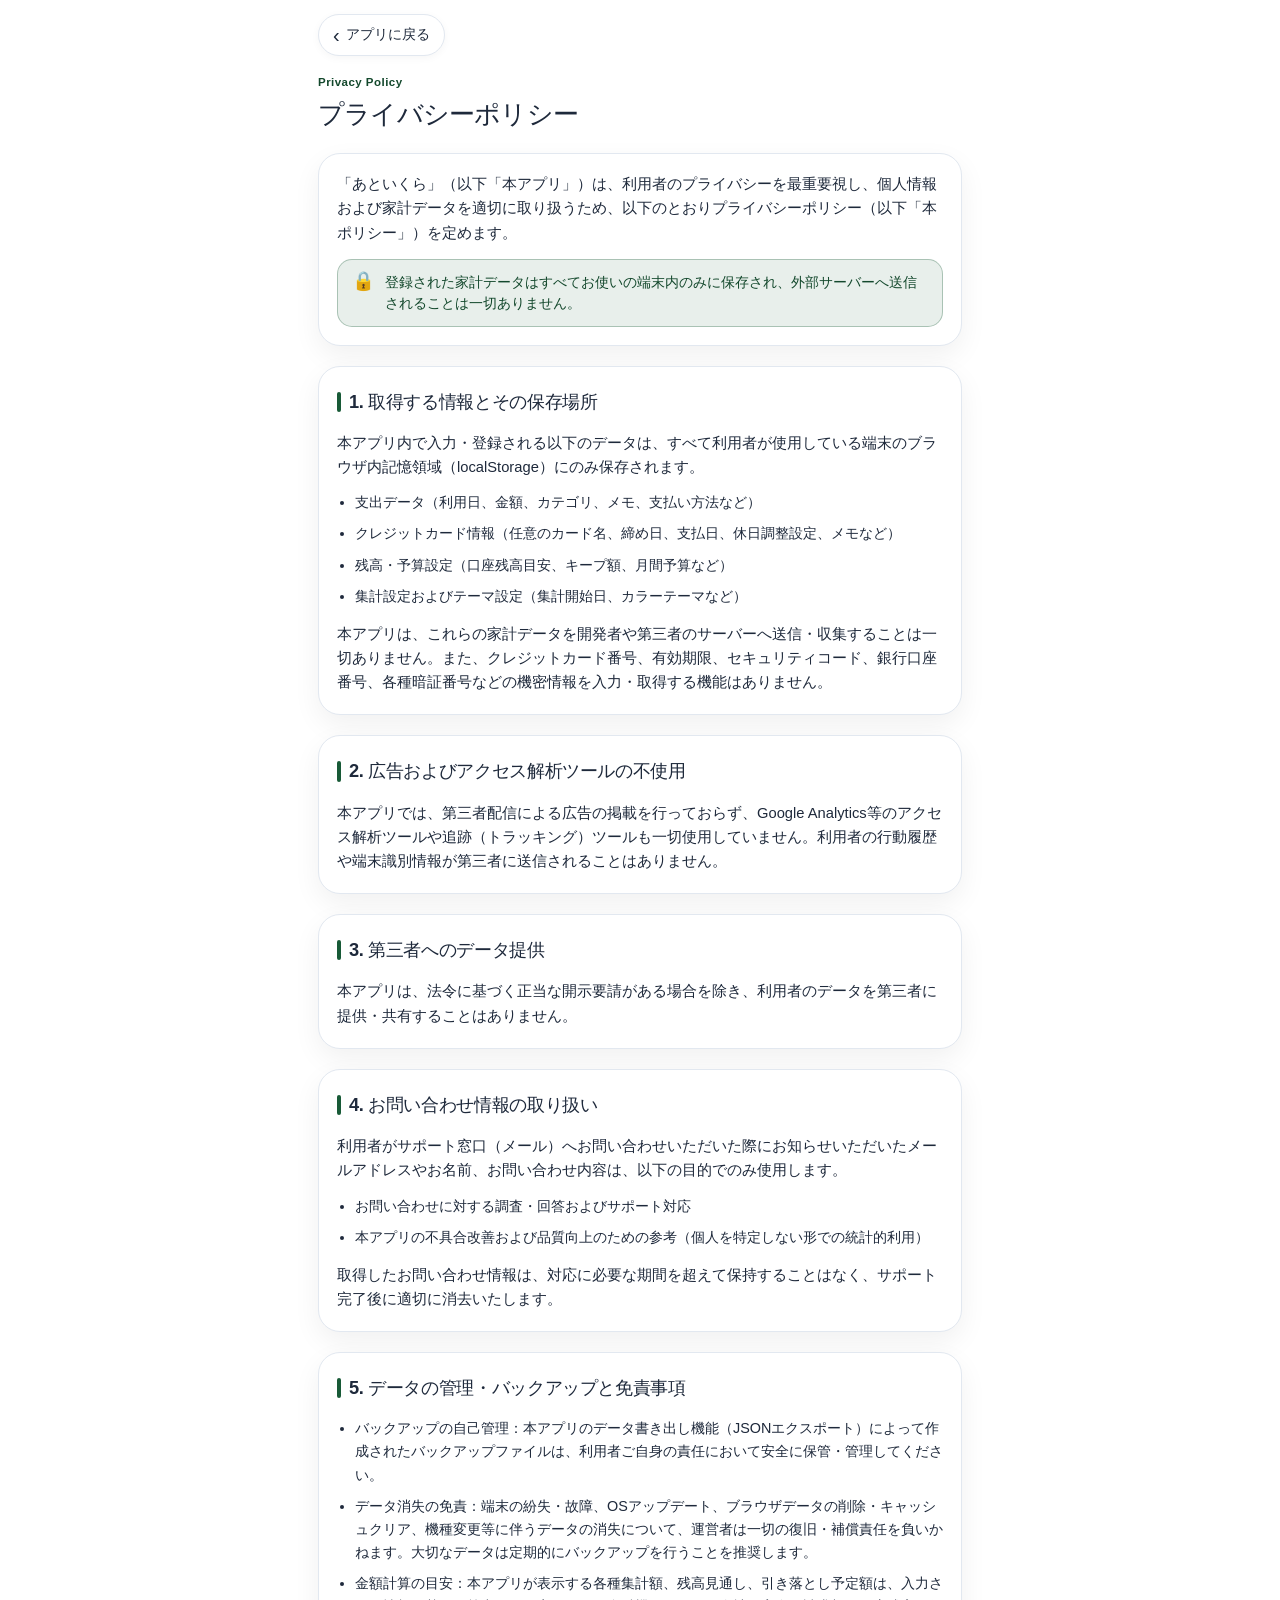
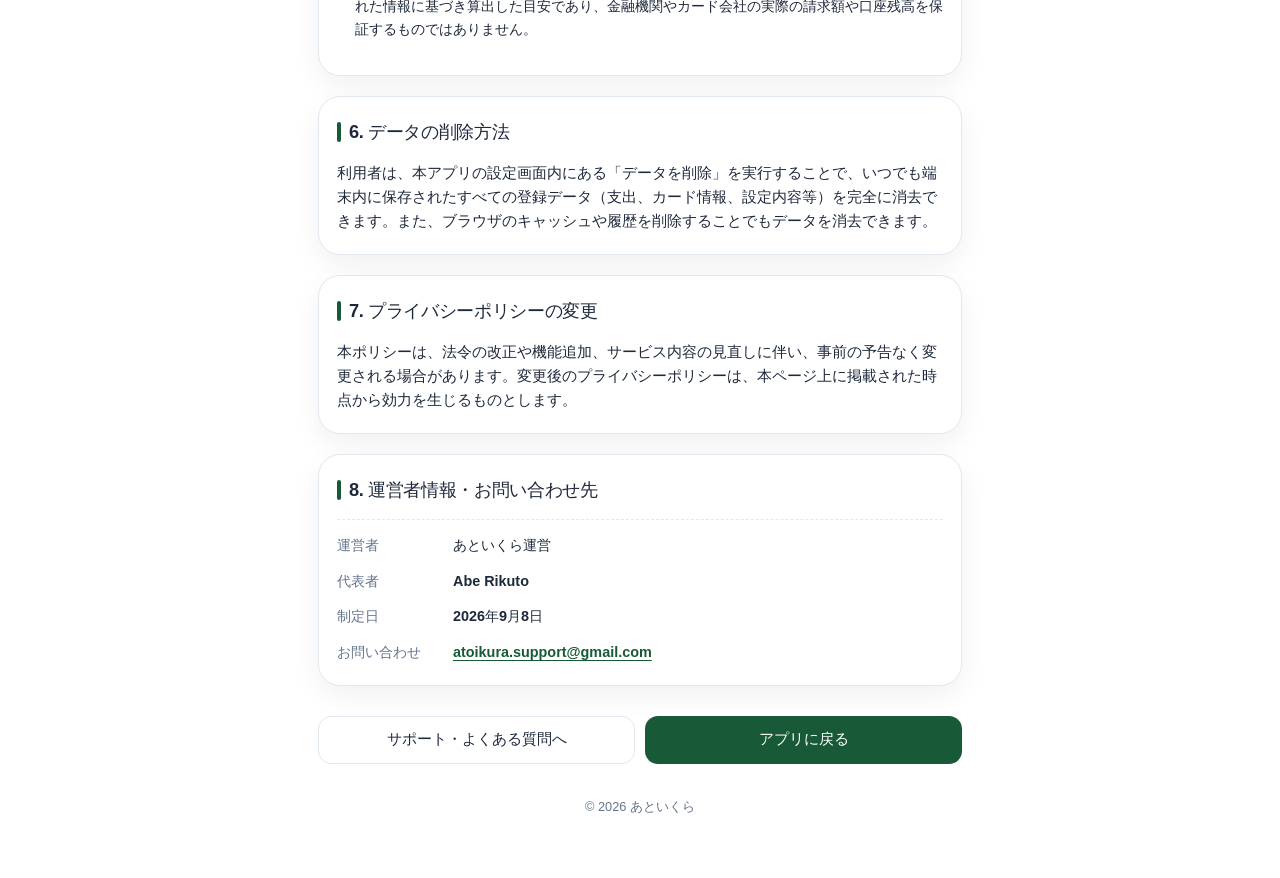
==== privacy.html @ 7fd8a2dc "Add privacy policy and support page for App Store submission" ====
<!doctype html>
<html lang="ja">
  <head>
    <meta charset="UTF-8" />
    <meta name="viewport" content="width=device-width, initial-scale=1, viewport-fit=cover" />
    <meta name="theme-color" content="#185a37" />
    <meta name="color-scheme" content="light dark" />
    <meta name="description" content="「あといくら」のプライバシーポリシーです。本アプリにおける利用者情報の取り扱いについて定めています。" />
    <title>プライバシーポリシー - あといくら</title>
    <link rel="icon" href="icons/icon.svg" type="image/svg+xml" />
    <link rel="apple-touch-icon" href="icons/apple-touch-icon.png" />
    <link rel="stylesheet" href="style.css" />
  </head>
  <body class="static-page-body">
    <div class="static-page-shell">
      <header class="static-page-header">
        <a href="index.html" class="static-back-btn" aria-label="アプリに戻る">
          <span class="back-arrow" aria-hidden="true">‹</span>
          <span>アプリに戻る</span>
        </a>
        <div class="static-header-title">
          <span class="eyebrow">Privacy Policy</span>
          <h1>プライバシーポリシー</h1>
        </div>
      </header>

      <main class="static-page-content">
        <div class="static-summary-card">
          <p class="static-lead-text">
            「あといくら」（以下「本アプリ」）は、利用者のプライバシーを最重要視し、個人情報および家計データを適切に取り扱うため、以下のとおりプライバシーポリシー（以下「本ポリシー」）を定めます。
          </p>
          <div class="static-badge-highlight">
            <span class="badge-icon">🔒</span>
            <span>登録された家計データはすべてお使いの端末内のみに保存され、外部サーバーへ送信されることは一切ありません。</span>
          </div>
        </div>

        <section class="static-section">
          <h2>1. 取得する情報とその保存場所</h2>
          <p>本アプリ内で入力・登録される以下のデータは、すべて利用者が使用している端末のブラウザ内記憶領域（localStorage）にのみ保存されます。</p>
          <ul class="static-list">
            <li>支出データ（利用日、金額、カテゴリ、メモ、支払い方法など）</li>
            <li>クレジットカード情報（任意のカード名、締め日、支払日、休日調整設定、メモなど）</li>
            <li>残高・予算設定（口座残高目安、キープ額、月間予算など）</li>
            <li>集計設定およびテーマ設定（集計開始日、カラーテーマなど）</li>
          </ul>
          <p>
            本アプリは、これらの家計データを開発者や第三者のサーバーへ送信・収集することは一切ありません。また、クレジットカード番号、有効期限、セキュリティコード、銀行口座番号、各種暗証番号などの機密情報を入力・取得する機能はありません。
          </p>
        </section>

        <section class="static-section">
          <h2>2. 広告およびアクセス解析ツールの不使用</h2>
          <p>
            本アプリでは、第三者配信による広告の掲載を行っておらず、Google Analytics等のアクセス解析ツールや追跡（トラッキング）ツールも一切使用していません。利用者の行動履歴や端末識別情報が第三者に送信されることはありません。
          </p>
        </section>

        <section class="static-section">
          <h2>3. 第三者へのデータ提供</h2>
          <p>
            本アプリは、法令に基づく正当な開示要請がある場合を除き、利用者のデータを第三者に提供・共有することはありません。
          </p>
        </section>

        <section class="static-section">
          <h2>4. お問い合わせ情報の取り扱い</h2>
          <p>
            利用者がサポート窓口（メール）へお問い合わせいただいた際にお知らせいただいたメールアドレスやお名前、お問い合わせ内容は、以下の目的でのみ使用します。
          </p>
          <ul class="static-list">
            <li>お問い合わせに対する調査・回答およびサポート対応</li>
            <li>本アプリの不具合改善および品質向上のための参考（個人を特定しない形での統計的利用）</li>
          </ul>
          <p>
            取得したお問い合わせ情報は、対応に必要な期間を超えて保持することはなく、サポート完了後に適切に消去いたします。
          </p>
        </section>

        <section class="static-section">
          <h2>5. データの管理・バックアップと免責事項</h2>
          <ul class="static-list">
            <li><strong>バックアップの自己管理</strong>：本アプリのデータ書き出し機能（JSONエクスポート）によって作成されたバックアップファイルは、利用者ご自身の責任において安全に保管・管理してください。</li>
            <li><strong>データ消失の免責</strong>：端末の紛失・故障、OSアップデート、ブラウザデータの削除・キャッシュクリア、機種変更等に伴うデータの消失について、運営者は一切の復旧・補償責任を負いかねます。大切なデータは定期的にバックアップを行うことを推奨します。</li>
            <li><strong>金額計算の目安</strong>：本アプリが表示する各種集計額、残高見通し、引き落とし予定額は、入力された情報に基づき算出した目安であり、金融機関やカード会社の実際の請求額や口座残高を保証するものではありません。</li>
          </ul>
        </section>

        <section class="static-section">
          <h2>6. データの削除方法</h2>
          <p>
            利用者は、本アプリの設定画面内にある「データを削除」を実行することで、いつでも端末内に保存されたすべての登録データ（支出、カード情報、設定内容等）を完全に消去できます。また、ブラウザのキャッシュや履歴を削除することでもデータを消去できます。
          </p>
        </section>

        <section class="static-section">
          <h2>7. プライバシーポリシーの変更</h2>
          <p>
            本ポリシーは、法令の改正や機能追加、サービス内容の見直しに伴い、事前の予告なく変更される場合があります。変更後のプライバシーポリシーは、本ページ上に掲載された時点から効力を生じるものとします。
          </p>
        </section>

        <section class="static-section static-operator-card">
          <h2>8. 運営者情報・お問い合わせ先</h2>
          <dl class="operator-info-grid">
            <dt>運営者</dt>
            <dd>あといくら運営</dd>
            <dt>代表者</dt>
            <dd>Abe Rikuto</dd>
            <dt>制定日</dt>
            <dd>2026年9月8日</dd>
            <dt>お問い合わせ</dt>
            <dd>
              <a href="mailto:atoikura.support@gmail.com" class="static-mail-link">atoikura.support@gmail.com</a>
            </dd>
          </dl>
        </section>

        <div class="static-footer-nav">
          <a href="support.html" class="button button-secondary static-nav-btn">サポート・よくある質問へ</a>
          <a href="index.html" class="button button-primary static-nav-btn">アプリに戻る</a>
        </div>
      </main>

      <footer class="static-page-footer">
        <p>&copy; 2026 あといくら</p>
      </footer>
    </div>
  </body>
</html>
---- style.css ----
:root {
  color-scheme: light;
  --theme-color-1: #185a37;
  --theme-color-2: #388f5f;
  --bg-color: #ffffff;
  --border-color: #e2e8f0;
  --gauge-color: #34d399;
  --bg: var(--bg-color);
  --surface: #ffffff;
  --surface-soft: #f8fafc;
  --surface-muted: #f1f5f9;
  --text: #1e293b;
  --text-muted: #64748b;
  --border: var(--border-color);
  --accent: var(--theme-color-1);
  --accent-dark: color-mix(in srgb, var(--theme-color-1) 80%, black);
  --accent-soft: color-mix(in srgb, var(--theme-color-1) 10%, #ffffff);
  --usage: #3478b8;
  --usage-soft: #e7f2fb;
  --card: #8b5fbf;
  --card-soft: #f1e9fb;
  --outflow: #d27b32;
  --outflow-soft: #fff0df;
  --danger: #c44747;
  --danger-soft: #fdeaea;
  --shadow: 0 10px 28px rgba(0, 0, 0, 0.06);
  --summary-bg: linear-gradient(135deg, var(--theme-color-1) 0%, var(--theme-color-2) 100%);
  --summary-text: #ffffff;
  --summary-subtext: rgba(255, 255, 255, 0.84);
  --summary-note: rgba(255, 255, 255, 0.74);
  --summary-item-bg: rgba(255, 255, 255, 0.16);
  --summary-item-border: rgba(255, 255, 255, 0.22);
  --summary-total-bg: rgba(255, 210, 130, 0.24);
  --summary-total-border: rgba(255, 220, 150, 0.38);
  --summary-shadow: 0 14px 32px rgba(0, 0, 0, 0.18);
  --radius-lg: 22px;
  --radius-md: 15px;
  --bottom-nav-height: 72px;
  font-family: -apple-system, BlinkMacSystemFont, "Hiragino Sans", "Yu Gothic UI", "Yu Gothic", Meiryo, sans-serif;
  font-synthesis: none;
}

* {
  box-sizing: border-box;
}

html {
  background: var(--bg);
  -webkit-text-size-adjust: 100%;
}

body {
  min-width: 320px;
  margin: 0;
  background: var(--bg);
  color: var(--text);
  line-height: 1.5;
  -webkit-tap-highlight-color: transparent;
}

body.dialog-open {
  overflow: hidden;
}

button,
input,
select,
textarea {
  color: inherit;
  font: inherit;
}

button {
  cursor: pointer;
}

button:focus-visible,
input:focus-visible,
select:focus-visible,
textarea:focus-visible {
  outline: 3px solid rgba(79, 157, 115, 0.32);
  outline-offset: 2px;
}

.app-shell {
  width: min(100%, 760px);
  min-height: 100dvh;
  margin: 0 auto;
  padding: env(safe-area-inset-top) 14px calc(var(--bottom-nav-height) + 34px + env(safe-area-inset-bottom));
}

.app-header {
  display: flex;
  align-items: center;
  justify-content: space-between;
  min-height: 56px;
  padding: 10px 4px 6px;
}

.eyebrow,
.section-kicker {
  margin: 0;
  color: var(--accent-dark);
  font-size: 0.72rem;
  font-weight: 700;
  letter-spacing: 0.04em;
}

h1,
h2,
h3,
p {
  overflow-wrap: anywhere;
}

h1 {
  margin: 1px 0 0;
  font-size: 1.55rem;
  letter-spacing: -0.04em;
}

h2 {
  margin: 2px 0 0;
  font-size: 1.22rem;
  letter-spacing: -0.025em;
}

h3 {
  margin: 0 0 10px;
  font-size: 0.95rem;
}

.view {
  display: none;
  min-width: 0;
}

.view.is-active {
  display: block;
}

.month-toolbar {
  display: grid;
  grid-template-columns: 44px 1fr 44px;
  align-items: center;
  margin: 2px 0 4px;
}

.cycle-period-bar {
  display: flex;
  justify-content: center;
  align-items: center;
  margin: 0 0 8px;
}

.cycle-period-badge {
  display: inline-flex;
  align-items: center;
  padding: 2px 10px;
  border-radius: 999px;
  background: var(--surface-soft);
  border: 1px solid var(--border);
  color: var(--text-muted);
  font-size: 0.74rem;
  font-weight: 650;
  letter-spacing: 0.01em;
}

.cycle-preview-card {
  display: flex;
  flex-direction: column;
  gap: 4px;
  padding: 12px 14px;
  margin: 8px 0 14px;
  border-radius: 12px;
  background: var(--surface-soft);
  border: 1px solid var(--border);
}

.cycle-preview-label {
  font-size: 0.78rem;
  color: var(--text-muted);
  font-weight: 600;
}

.cycle-preview-card strong {
  font-size: 0.95rem;
  color: var(--accent);
  font-weight: 750;
}

.month-heading {
  display: flex;
  align-items: center;
  justify-content: center;
  gap: 6px;
  min-height: 44px;
  border: 0;
  background: transparent;
  color: var(--text);
  font-size: 1.12rem;
  font-weight: 800;
}

.icon-button {
  display: inline-grid;
  width: 44px;
  height: 44px;
  min-width: 44px;
  min-height: 44px;
  place-items: center;
  border: 1px solid var(--border);
  border-radius: 50%;
  background: var(--surface);
  color: var(--text);
  font-size: 1.35rem;
  line-height: 1;
}

.button {
  display: inline-flex;
  align-items: center;
  justify-content: center;
  min-height: 44px;
  padding: 9px 16px;
  border: 1px solid transparent;
  border-radius: 13px;
  font-weight: 750;
  font-size: 0.9rem;
}

.button-primary {
  background: var(--accent);
  color: white;
}

.button-primary:hover {
  background: var(--accent-dark);
}

.button-secondary {
  border-color: var(--border);
  background: var(--surface);
  color: var(--text);
}

.button-ghost {
  border-color: transparent;
  background: transparent;
  color: var(--text-muted);
}

.button-danger {
  border-color: transparent;
  background: var(--danger-soft);
  color: var(--danger);
}

.text-button {
  min-height: 44px;
  padding: 8px;
  border: 0;
  background: transparent;
  color: var(--accent-dark);
  font-weight: 750;
}

.header-action {
  min-width: 58px;
  min-height: 40px;
  padding: 6px 14px;
}

.summary-panel,
.calendar-card,
.balance-panel,
.category-panel,
.settings-card,
.info-card {
  margin-bottom: 12px;
  border: 1px solid var(--border);
  border-radius: var(--radius-lg);
  background: var(--surface);
  box-shadow: var(--shadow);
}

.summary-panel {
  padding: 13px 14px 10px;
  background: var(--summary-bg);
  border: 1px solid var(--summary-item-border);
  box-shadow: var(--summary-shadow);
  color: var(--summary-text);
}

.budget-mode-switch-wrapper {
  display: flex;
  align-items: center;
  justify-content: space-between;
  gap: 8px;
  margin-bottom: 10px;
}

.budget-mode-switch {
  flex: 1;
  display: grid;
  grid-template-columns: 1fr 1fr;
  gap: 4px;
  padding: 3px;
  border-radius: 999px;
  background: rgba(0, 0, 0, 0.2);
  border: 1px solid rgba(255, 255, 255, 0.2);
  backdrop-filter: blur(8px);
  -webkit-backdrop-filter: blur(8px);
}

.budget-mode-tab {
  min-height: 34px;
  padding: 3px 8px;
  border: 0;
  border-radius: 999px;
  background: transparent;
  color: rgba(255, 255, 255, 0.88);
  font-size: 0.78rem;
  font-weight: 750;
  letter-spacing: 0.02em;
  transition: all 0.15s ease;
}

.budget-mode-tab:hover {
  color: #ffffff;
}

.budget-mode-tab.is-active {
  background: #ffffff;
  color: var(--accent-dark);
  box-shadow: 0 2px 6px rgba(0, 0, 0, 0.15);
}

.mode-help-btn {
  display: inline-flex;
  align-items: center;
  justify-content: center;
  width: 34px;
  height: 34px;
  min-width: 34px;
  min-height: 34px;
  border-radius: 50%;
  border: 1px solid rgba(255, 255, 255, 0.35);
  background: rgba(255, 255, 255, 0.2);
  color: #ffffff;
  font-size: 0.82rem;
  font-weight: 800;
  cursor: pointer;
  backdrop-filter: blur(6px);
  -webkit-backdrop-filter: blur(6px);
  transition: all 0.15s ease;
}

.mode-help-btn:hover {
  background: rgba(255, 255, 255, 0.35);
  transform: scale(1.05);
}

.summary-primary {
  display: flex;
  flex-direction: column;
  align-items: flex-start;
}

.budget-title-row {
  display: flex;
  align-items: center;
  justify-content: space-between;
  width: 100%;
  gap: 8px;
  margin-bottom: 4px;
}

.budget-title-row p {
  display: inline-flex;
  align-items: center;
  margin: 0;
  padding: 2px 8px;
  border-radius: 999px;
  background: rgba(255, 255, 255, 0.18);
  border: 1px solid rgba(255, 255, 255, 0.22);
  color: var(--summary-text);
  font-size: 0.72rem;
  font-weight: 750;
  letter-spacing: 0.02em;
  backdrop-filter: blur(4px);
  -webkit-backdrop-filter: blur(4px);
}

.budget-setting-trigger {
  min-height: 30px;
  padding: 2px 10px;
  border: 1px solid rgba(255, 255, 255, 0.35);
  border-radius: 999px;
  background: rgba(255, 255, 255, 0.2);
  color: #ffffff;
  font-size: 0.72rem;
  font-weight: 750;
  cursor: pointer;
  transition: all 0.15s ease;
  backdrop-filter: blur(4px);
  -webkit-backdrop-filter: blur(4px);
}

.budget-setting-trigger:hover {
  background: rgba(255, 255, 255, 0.32);
  border-color: rgba(255, 255, 255, 0.6);
}

.summary-primary strong {
  display: block;
  color: var(--summary-text);
  font-size: clamp(1.8rem, 7.5vw, 2.3rem);
  font-weight: 800;
  line-height: 1.12;
  letter-spacing: -0.04em;
  text-shadow: 0 2px 10px rgba(0, 0, 0, 0.15);
}

.summary-primary strong.is-over {
  color: #ffdada;
  text-shadow: 0 2px 10px rgba(180, 40, 40, 0.35);
}

/* ゲージバーカード */
.budget-gauge-card {
  width: 100%;
  box-sizing: border-box;
  margin-top: 8px;
  padding: 8px 10px;
  border-radius: 12px;
  background: var(--summary-item-bg);
  border: 1px solid var(--summary-item-border);
  backdrop-filter: blur(8px);
  -webkit-backdrop-filter: blur(8px);
  box-shadow: 0 2px 6px rgba(0, 0, 0, 0.05);
}

.budget-gauge-track {
  width: 100%;
  height: 7px;
  border-radius: 999px;
  background: rgba(0, 0, 0, 0.25);
  overflow: hidden;
  position: relative;
}

.budget-gauge-fill {
  height: 100%;
  border-radius: 999px;
  background: linear-gradient(90deg, var(--gauge-color), #ffffff);
  transition: width 0.35s ease, background 0.35s ease;
}

.budget-gauge-fill.is-warning {
  background: linear-gradient(90deg, #fcd34d, #f59e0b);
}

.budget-gauge-fill.is-danger {
  background: linear-gradient(90deg, #f87171, #ef4444);
}

.budget-gauge-info {
  display: flex;
  align-items: center;
  justify-content: space-between;
  gap: 8px;
  margin-top: 5px;
  font-size: 0.72rem;
  font-weight: 700;
  color: var(--summary-subtext);
}

.budget-gauge-info span:last-child {
  font-weight: 800;
  color: #ffffff;
}

/* 予算未設定カード */
.summary-budget-unset {
  margin-top: 4px;
}

.budget-unset-box {
  display: flex;
  flex-direction: column;
  align-items: center;
  justify-content: center;
  gap: 8px;
  padding: 12px 14px;
  border-radius: 14px;
  background: rgba(255, 255, 255, 0.16);
  border: 1px dashed rgba(255, 255, 255, 0.35);
  text-align: center;
  backdrop-filter: blur(6px);
  -webkit-backdrop-filter: blur(6px);
}

.budget-unset-message {
  margin: 0;
  color: #ffffff;
  font-size: 0.82rem;
  font-weight: 700;
  line-height: 1.4;
}

.compact-action-btn {
  min-height: 36px;
  padding: 5px 16px;
  font-size: 0.82rem;
  background: #ffffff;
  color: var(--accent-dark);
  box-shadow: 0 2px 8px rgba(0, 0, 0, 0.15);
}

.compact-action-btn:hover {
  background: rgba(255, 255, 255, 0.92);
}

.budget-unset-subinfo {
  margin-top: 6px;
  text-align: center;
  font-size: 0.74rem;
  font-weight: 650;
  color: var(--summary-subtext);
}

/* 内訳を見る折りたたみ */
.summary-breakdown-wrapper {
  margin-top: 8px;
  padding-top: 6px;
  border-top: 1px solid rgba(255, 255, 255, 0.15);
}

.breakdown-toggle-btn {
  display: flex;
  align-items: center;
  justify-content: center;
  gap: 6px;
  width: 100%;
  min-height: 36px;
  padding: 4px 8px;
  border: 0;
  background: transparent;
  color: rgba(255, 255, 255, 0.88);
  font-size: 0.76rem;
  font-weight: 700;
  cursor: pointer;
  transition: all 0.15s ease;
}

.breakdown-toggle-btn:hover {
  color: #ffffff;
}

.breakdown-arrow {
  font-size: 0.85rem;
  line-height: 1;
}

.summary-breakdown-content {
  animation: fadeIn 0.2s ease-out;
}

.summary-grid {
  display: grid;
  grid-template-columns: 1fr 1fr;
  gap: 8px;
  margin-top: 8px;
}

.summary-grid > div {
  min-width: 0;
  padding: 8px 10px;
  border-radius: 12px;
  background: var(--summary-item-bg);
  border: 1px solid var(--summary-item-border);
  backdrop-filter: blur(8px);
  -webkit-backdrop-filter: blur(8px);
  box-shadow: 0 2px 8px rgba(0, 0, 0, 0.06);
}

.summary-grid span {
  display: block;
  margin: 0 0 2px;
  color: var(--summary-subtext);
  font-size: 0.71rem;
  font-weight: 650;
}

.summary-grid strong {
  display: block;
  overflow: hidden;
  color: var(--summary-text);
  font-size: 0.95rem;
  font-weight: 750;
  text-overflow: ellipsis;
  white-space: nowrap;
}

.summary-grid .summary-total {
  background: var(--summary-total-bg);
  border-color: var(--summary-total-border);
}

.summary-grid .summary-total span {
  color: #fff9e6;
}

.summary-grid .summary-total strong {
  color: #ffffff;
  font-weight: 800;
}

.summary-note {
  margin: 14px 0 0;
  color: var(--summary-note);
  font-size: 0.75rem;
  line-height: 1.6;
}

.balance-grid span {
  display: block;
  margin: 0 0 3px;
  color: var(--text-muted);
  font-size: 0.75rem;
}

.fine-print,
.settings-description,
.storage-warning,
.info-card p {
  margin: 12px 0 0;
  color: var(--text-muted);
  font-size: 0.76rem;
  line-height: 1.65;
}

.calendar-card {
  overflow: hidden;
  box-shadow: 0 7px 22px rgba(31, 65, 45, 0.06);
}

.weekday-row,
.calendar-grid {
  display: grid;
  grid-template-columns: repeat(7, minmax(0, 1fr));
}

.weekday-row {
  padding: 8px 5px 5px;
  color: var(--text-muted);
  font-size: 0.68rem;
  font-weight: 750;
  text-align: center;
}

.weekday-row span:first-child {
  color: #c55d64;
}

.weekday-row span:last-child {
  color: #4b78b6;
}

.calendar-day {
  position: relative;
  min-width: 0;
  min-height: 88px;
  padding: 5px 3px;
  border: 0;
  border-top: 1px solid var(--border);
  border-right: 1px solid var(--border);
  background: transparent;
  text-align: left;
  vertical-align: top;
}

.calendar-day:nth-child(7n) {
  border-right: 0;
}

.calendar-day:hover {
  background: var(--surface-soft);
}

.calendar-day.is-outside {
  background: var(--surface-muted);
  color: var(--text-muted);
  opacity: 0.65;
}

.calendar-day.is-in-cycle {
  background: color-mix(in srgb, var(--accent) 3%, transparent);
}

.calendar-day.is-today {
  background: color-mix(in srgb, var(--accent-soft) 50%, var(--surface));
}

.day-number {
  display: inline-grid;
  width: 25px;
  height: 25px;
  margin-bottom: 2px;
  place-items: center;
  border-radius: 50%;
  font-size: 0.73rem;
  font-weight: 750;
}

.is-today .day-number {
  background: var(--accent);
  color: white;
}

.day-amount {
  display: block;
  min-width: 0;
  margin-top: 2px;
  padding: 2px 3px;
  overflow: hidden;
  border-radius: 4px;
  font-size: clamp(0.53rem, 2.2vw, 0.66rem);
  font-weight: 750;
  line-height: 1.25;
  text-overflow: ellipsis;
  white-space: nowrap;
}

.day-amount.usage {
  background: var(--usage-soft);
  color: var(--usage);
}

.day-amount.card {
  background: var(--card-soft);
  color: var(--card);
}

.day-amount.card-custom {
  border-left: 3px solid currentColor;
}

.day-amount.outflow {
  background: var(--outflow-soft);
  color: var(--outflow);
}

.calendar-legend {
  display: flex;
  flex-wrap: wrap;
  gap: 12px;
  padding: 10px 12px 12px;
  border-top: 1px solid var(--border);
  color: var(--text-muted);
  font-size: 0.69rem;
}

.calendar-legend span {
  display: inline-flex;
  align-items: center;
  gap: 5px;
}

.legend-dot {
  width: 8px;
  height: 8px;
  border-radius: 50%;
}

.legend-dot.usage { background: var(--usage); }
.legend-dot.card { background: linear-gradient(135deg, #6a78c9 0 50%, #ad6f9d 50% 100%); }
.legend-dot.outflow { background: var(--outflow); }

.balance-panel,
.category-panel,
.settings-card,
.info-card {
  padding: 18px;
}

.section-heading-row,
.page-heading-row {
  display: flex;
  align-items: center;
  justify-content: space-between;
  gap: 12px;
}

.balance-grid {
  display: grid;
  grid-template-columns: 1fr 1fr;
  gap: 9px;
  margin-top: 15px;
}

.balance-grid > div {
  min-width: 0;
  padding: 11px;
  border-radius: 13px;
  background: var(--surface-muted);
}

.balance-grid strong {
  display: block;
  overflow: hidden;
  font-size: 1rem;
  text-overflow: ellipsis;
  white-space: nowrap;
}

.balance-grid .available {
  background: var(--accent-soft);
}

.balance-grid .is-negative strong {
  color: var(--danger);
}

.category-summary {
  display: grid;
  gap: 10px;
  margin-top: 13px;
}

.category-row {
  display: grid;
  grid-template-columns: 70px 1fr auto;
  align-items: center;
  gap: 10px;
  font-size: 0.82rem;
}

.category-row strong {
  max-width: 105px;
  overflow: hidden;
  text-overflow: ellipsis;
  white-space: nowrap;
}

.progress-track {
  height: 7px;
  overflow: hidden;
  border-radius: 99px;
  background: var(--surface-muted);
}

.progress-value {
  height: 100%;
  border-radius: inherit;
  background: var(--accent);
}

.empty-inline {
  margin: 6px 0 0;
  color: var(--text-muted);
  font-size: 0.83rem;
}

.page-heading {
  padding: 12px 4px 17px;
}

.filter-panel {
  display: flex;
  flex-direction: column;
  gap: 10px;
  width: 100%;
  max-width: 100%;
  box-sizing: border-box;
  padding: 12px;
  border: 1px solid var(--border);
  border-radius: var(--radius-lg);
  background: var(--surface);
  box-shadow: var(--shadow);
}

.search-input-field {
  position: relative;
  display: flex;
  align-items: center;
  width: 100%;
}

.search-icon {
  position: absolute;
  left: 12px;
  font-size: 0.9rem;
  pointer-events: none;
  opacity: 0.6;
}

.search-input-field input[type="search"] {
  width: 100%;
  height: 42px;
  min-height: 42px;
  padding: 8px 36px 8px 36px;
  border: 1px solid var(--border);
  border-radius: 12px;
  background: var(--surface-muted);
  color: var(--text);
  font-size: 0.9rem;
  transition: border-color 0.15s ease, background-color 0.15s ease, box-shadow 0.15s ease;
}

.search-input-field input[type="search"]:focus {
  background: var(--surface);
  border-color: var(--accent);
  outline: none;
  box-shadow: 0 0 0 3px rgba(24, 90, 55, 0.15);
}

.search-clear-btn {
  position: absolute;
  right: 8px;
  display: inline-flex;
  align-items: center;
  justify-content: center;
  width: 26px;
  height: 26px;
  padding: 0;
  border: none;
  border-radius: 50%;
  background: var(--border);
  color: var(--text-muted);
  font-size: 1rem;
  font-weight: 700;
  cursor: pointer;
  line-height: 1;
}

.search-clear-btn:hover {
  background: var(--text-muted);
  color: var(--surface);
}

.filter-select-grid {
  display: grid;
  grid-template-columns: 1fr 1fr;
  gap: 10px;
  width: 100%;
}

.filter-select-grid label:first-child {
  grid-column: 1 / -1;
}

.filter-select-grid label {
  display: flex;
  flex-direction: column;
  gap: 4px;
  width: 100%;
  min-width: 0;
  box-sizing: border-box;
  color: var(--text-muted);
  font-size: 0.76rem;
  font-weight: 700;
}

.filter-select-grid input,
.filter-select-grid select {
  display: block;
  width: 100%;
  min-width: 0;
  height: 40px;
  min-height: 40px;
  padding: 6px 10px;
  border: 1px solid var(--border);
  border-radius: 11px;
  background: var(--surface);
  color: var(--text);
  font-size: 0.88rem;
  box-sizing: border-box;
}

#history-month {
  display: block;
  width: 100%;
  min-width: 0;
  max-width: 100%;
  min-height: 40px;
  height: 40px;
  padding: 6px 10px;
  font-size: 0.88rem;
  box-sizing: border-box;
  border: 1px solid var(--border);
  border-radius: 11px;
  background: var(--surface);
  color: var(--text);
  -webkit-appearance: none;
  appearance: none;
}

label {
  display: grid;
  gap: 6px;
  color: var(--text-muted);
  font-size: 0.8rem;
  font-weight: 700;
}

input,
select,
textarea {
  width: 100%;
  min-height: 46px;
  padding: 10px 12px;
  border: 1px solid var(--border);
  border-radius: 12px;
  background: var(--surface);
  color: var(--text);
  font-size: 16px;
}

textarea {
  min-height: 80px;
  resize: vertical;
}

.result-count {
  display: flex;
  align-items: center;
  justify-content: space-between;
  gap: 12px;
  padding: 13px 5px 6px;
  color: var(--text-muted);
  font-size: 0.75rem;
}

.result-count strong {
  color: var(--text);
  font-size: 0.9rem;
}

.record-list,
.cards-list,
.compact-record-list {
  display: grid;
  gap: 9px;
}

.record-item,
.card-item,
.compact-record {
  width: 100%;
  border: 1px solid var(--border);
  border-radius: 16px;
  background: var(--surface);
}

.record-item {
  display: grid;
  grid-template-columns: 42px 1fr auto;
  align-items: center;
  gap: 11px;
  min-height: 76px;
  padding: 11px;
  text-align: left;
}

.record-icon {
  display: grid;
  width: 42px;
  height: 42px;
  place-items: center;
  border-radius: 13px;
  background: var(--surface-soft);
  font-size: 1.1rem;
}

.record-main {
  min-width: 0;
}

.record-main strong,
.record-main span {
  display: block;
}

.record-main strong {
  overflow: hidden;
  font-size: 0.88rem;
  text-overflow: ellipsis;
  white-space: nowrap;
}

.record-main span,
.record-meta,
.card-meta {
  color: var(--text-muted);
  font-size: 0.71rem;
}

.record-amount {
  max-width: 112px;
  overflow: hidden;
  font-size: 0.95rem;
  text-overflow: ellipsis;
  white-space: nowrap;
}

.empty-state {
  padding: 44px 18px;
  border: 1px dashed var(--border);
  border-radius: var(--radius-lg);
  color: var(--text-muted);
  text-align: center;
}

.empty-state strong {
  display: block;
  margin-bottom: 5px;
  color: var(--text);
}

.cards-list {
  display: grid;
  gap: 24px;
  width: 100%;
  max-width: 480px;
  margin: 0 auto 24px;
}

/* クレジットカード券面風リッチUI */
.card-item {
  display: flex;
  flex-direction: column;
  width: 100%;
  max-width: 480px;
  margin: 0 auto;
  padding: 0;
  border: none;
  background: transparent;
  box-shadow: none;
  overflow: visible;
}

.credit-card-face {
  position: relative;
  width: 100%;
  aspect-ratio: 1.6 / 1;
  min-height: 200px;
  max-height: 260px;
  padding: 24px;
  border-radius: 22px;
  background: linear-gradient(135deg, color-mix(in srgb, var(--card-color, #1e3a8a) 85%, #000) 0%, color-mix(in srgb, var(--card-color, #1e3a8a) 45%, #050b14) 100%);
  color: #ffffff;
  box-shadow: 0 14px 34px -8px rgba(0, 0, 0, 0.38), 0 6px 16px -2px rgba(0, 0, 0, 0.22);
  display: flex;
  flex-direction: column;
  justify-content: space-between;
  overflow: hidden;
  box-sizing: border-box;
  isolation: isolate;
}

/* 光沢・幾何学エフェクト */
.credit-card-face::before {
  content: "";
  position: absolute;
  inset: 0;
  background: radial-gradient(circle at 80% 20%, rgba(255, 255, 255, 0.22) 0%, transparent 60%),
              linear-gradient(125deg, transparent 35%, rgba(255, 255, 255, 0.08) 48%, transparent 62%);
  pointer-events: none;
  z-index: 1;
}

/* 券面トップ行（ICチップ・非接触・カード名） */
.card-face-top {
  display: flex;
  align-items: center;
  justify-content: space-between;
  gap: 16px;
  position: relative;
  z-index: 2;
}

.card-chip-group {
  display: flex;
  align-items: center;
  gap: 12px;
}

.card-emv-chip {
  position: relative;
  width: 42px;
  height: 30px;
  border-radius: 7px;
  background: linear-gradient(135deg, #f6d365 0%, #fda085 50%, #d4af37 100%);
  border: 1px solid rgba(0, 0, 0, 0.25);
  box-shadow: inset 0 1px 2px rgba(255, 255, 255, 0.5), 0 2px 5px rgba(0, 0, 0, 0.3);
  overflow: hidden;
}

.card-emv-chip::before {
  content: "";
  position: absolute;
  inset: 4px 6px;
  border: 1px solid rgba(130, 80, 20, 0.5);
  border-radius: 3px;
}

.card-emv-chip::after {
  content: "";
  position: absolute;
  top: 50%;
  left: 0;
  right: 0;
  height: 1px;
  background: rgba(130, 80, 20, 0.4);
}

.card-contactless {
  display: inline-flex;
  align-items: center;
  justify-content: center;
  color: rgba(255, 255, 255, 0.75);
  font-size: 1.2rem;
  font-weight: 700;
  letter-spacing: -2px;
  transform: rotate(90deg);
}

.card-face-brand {
  font-size: 1.15rem;
  font-weight: 800;
  letter-spacing: 0.05em;
  color: #ffffff;
  text-shadow: 0 2px 4px rgba(0, 0, 0, 0.5);
  max-width: 60%;
  text-align: right;
  overflow: hidden;
  text-overflow: ellipsis;
  white-space: nowrap;
}

/* 券面中央行（ナンバーレス・利用数バッジ） */
.card-face-middle {
  display: flex;
  align-items: center;
  justify-content: flex-start;
  gap: 12px;
  margin: 14px 0 8px;
  position: relative;
  z-index: 2;
}

.card-usage-pill {
  padding: 4px 11px;
  border-radius: 14px;
  background: rgba(0, 0, 0, 0.3);
  backdrop-filter: blur(6px);
  border: 1px solid rgba(255, 255, 255, 0.22);
  color: rgba(255, 255, 255, 0.9);
  font-size: 0.76rem;
  font-weight: 700;
  white-space: nowrap;
}

/* 券面フッター行（締め・支払日と確定額バッジ） */
.card-face-footer {
  display: flex;
  align-items: flex-end;
  justify-content: space-between;
  gap: 16px;
  position: relative;
  z-index: 2;
}

.card-face-spec {
  display: flex;
  flex-direction: column;
  gap: 3px;
}

.card-spec-label {
  font-size: 0.62rem;
  text-transform: uppercase;
  letter-spacing: 0.1em;
  color: rgba(255, 255, 255, 0.7);
  font-weight: 700;
}

.card-spec-value {
  font-size: 0.82rem;
  font-weight: 750;
  color: #ffffff;
  text-shadow: 0 1px 2px rgba(0, 0, 0, 0.4);
  line-height: 1.3;
}

.card-face-payment-badge {
  display: flex;
  flex-direction: column;
  align-items: flex-end;
  gap: 3px;
  padding: 6px 11px;
  border-radius: 12px;
  background: rgba(0, 0, 0, 0.35);
  backdrop-filter: blur(8px);
  border: 1px solid rgba(255, 255, 255, 0.22);
  flex-shrink: 0;
}

.card-badge-label {
  font-size: 0.6rem;
  color: rgba(255, 255, 255, 0.8);
  font-weight: 700;
}

.card-badge-amount {
  font-size: 0.92rem;
  font-weight: 850;
  color: #5eead4;
  letter-spacing: 0.02em;
}

.card-badge-amount.is-empty {
  color: rgba(255, 255, 255, 0.65);
  font-size: 0.78rem;
}

/* カード下部操作エリア */
.card-controls-panel {
  display: flex;
  flex-direction: column;
  gap: 10px;
  margin-top: 14px;
  padding: 16px 18px;
  border-radius: 18px;
  border: 1px solid var(--border);
  background: var(--surface);
  box-shadow: var(--shadow);
  box-sizing: border-box;
}

.card-controls-top {
  display: flex;
  align-items: center;
  justify-content: space-between;
  gap: 10px;
}

.card-memo-text {
  margin: 0;
  color: var(--text-muted);
  font-size: 0.78rem;
  line-height: 1.45;
}

.card-actions-group {
  display: flex;
  align-items: center;
  gap: 10px;
}

.card-actions-group .button,
.card-actions-group .small-button {
  flex: 1;
}

.small-button {
  min-height: 40px;
  padding: 8px 14px;
  border: 1px solid var(--border);
  border-radius: 11px;
  background: var(--surface);
  color: var(--text);
  font-size: 0.8rem;
  font-weight: 750;
  cursor: pointer;
  transition: all 0.15s ease;
}

.small-button:hover {
  background: var(--surface-muted);
  border-color: var(--accent);
}

.card-history-link-btn {
  display: flex;
  align-items: center;
  justify-content: space-between;
  width: 100%;
  padding: 10px 6px 4px;
  border: none;
  background: transparent;
  color: var(--text-muted);
  font-size: 0.78rem;
  font-weight: 700;
  cursor: pointer;
  transition: color 0.15s ease;
}

.card-history-link-btn:hover {
  color: var(--accent);
}

.manual-payment-list {
  display: grid;
  gap: 6px;
  margin-top: 10px;
}

.manual-payment-row {
  display: flex;
  align-items: center;
  justify-content: space-between;
  gap: 8px;
  padding: 8px 10px;
  border-radius: 10px;
  background: var(--card-soft);
  color: var(--card);
  font-size: 0.75rem;
}

.manual-payment-row button {
  min-height: 36px;
  border: 0;
  background: transparent;
  color: inherit;
  font-weight: 750;
}

.info-card {
  box-shadow: none;
}

.settings-card label + label,
.settings-card label + .button,
.settings-card select + .button {
  margin-top: 12px;
}

.button-stack {
  display: grid;
  gap: 9px;
  margin-top: 13px;
}

.full-width {
  width: 100%;
}

.danger-zone {
  border-color: color-mix(in srgb, var(--danger) 25%, var(--border));
  box-shadow: none;
}

.storage-warning {
  margin: 18px 4px 0;
  padding: 13px;
  border-radius: 13px;
  background: var(--outflow-soft);
}

.theme-color-section {
  margin-top: 18px;
  padding-top: 16px;
  border-top: 1px solid var(--border);
}

.color-setting-title {
  display: block;
  font-size: 0.88rem;
  font-weight: 750;
  color: var(--text);
}

.theme-color-pickers {
  display: flex;
  align-items: center;
  gap: 10px;
  margin: 12px 0 10px;
}

.theme-extra-pickers {
  display: grid;
  grid-template-columns: repeat(3, minmax(0, 1fr));
  gap: 8px;
  margin: 12px 0 10px;
}

.color-picker-item {
  flex: 1;
  min-width: 0;
  display: flex;
  flex-direction: column;
  gap: 5px;
  cursor: pointer;
}

.color-label {
  font-size: 0.72rem;
  color: var(--text-muted);
  font-weight: 650;
}

.color-input-wrapper {
  display: flex;
  align-items: center;
  gap: 8px;
  padding: 6px 10px;
  border: 1px solid var(--border);
  border-radius: 12px;
  background: var(--surface-muted);
  transition: border-color 0.15s ease;
}

.color-input-wrapper:hover {
  border-color: var(--accent);
}

.color-input-wrapper input[type="color"] {
  width: 28px;
  height: 28px;
  padding: 0;
  border: 0;
  border-radius: 50%;
  background: none;
  cursor: pointer;
  -webkit-appearance: none;
  appearance: none;
}

.color-input-wrapper input[type="color"]::-webkit-color-swatch-wrapper {
  padding: 0;
}

.color-input-wrapper input[type="color"]::-webkit-color-swatch {
  border: 2px solid rgba(255, 255, 255, 0.85);
  border-radius: 50%;
  box-shadow: 0 1px 4px rgba(0, 0, 0, 0.2);
}

.color-input-wrapper input[type="color"]::-moz-color-swatch {
  border: 2px solid rgba(255, 255, 255, 0.85);
  border-radius: 50%;
  box-shadow: 0 1px 4px rgba(0, 0, 0, 0.2);
}

.color-hex {
  font-size: 0.78rem;
  font-weight: 750;
  font-family: ui-monospace, SFMono-Regular, Menlo, Monaco, Consolas, monospace;
  color: var(--text);
  letter-spacing: 0.03em;
}

.color-picker-arrow {
  font-size: 1.15rem;
  color: var(--text-muted);
  font-weight: 800;
  margin-top: 14px;
}

.theme-preview-bar {
  display: flex;
  align-items: center;
  justify-content: center;
  height: 38px;
  margin: 10px 0 16px;
  border-radius: 12px;
  background: var(--summary-bg);
  box-shadow: var(--summary-shadow);
  border: 1px solid var(--summary-item-border);
  transition: all 0.2s ease;
}

.theme-preview-bar span {
  color: #ffffff;
  font-size: 0.76rem;
  font-weight: 800;
  letter-spacing: 0.05em;
  text-shadow: 0 1px 4px rgba(0, 0, 0, 0.25);
}

.preset-section {
  margin-top: 14px;
}

.preset-title {
  display: block;
  margin-bottom: 8px;
  font-size: 0.76rem;
  font-weight: 700;
  color: var(--text-muted);
}

.preset-grid {
  display: grid;
  grid-template-columns: repeat(2, minmax(0, 1fr));
  gap: 8px;
}

.preset-button {
  display: flex;
  align-items: center;
  gap: 9px;
  padding: 8px 10px;
  border: 1px solid var(--border);
  border-radius: 12px;
  background: var(--surface);
  color: var(--text);
  font-size: 0.73rem;
  font-weight: 700;
  text-align: left;
  transition: all 0.15s ease;
}

.preset-button:hover {
  border-color: var(--text-muted);
  transform: translateY(-1px);
}

.preset-button.is-active {
  border-color: var(--accent);
  background: var(--accent-soft);
  box-shadow: 0 0 0 2px var(--accent);
}

.preset-swatch {
  width: 22px;
  height: 22px;
  border-radius: 50%;
  flex-shrink: 0;
  box-shadow: 0 1px 4px rgba(0, 0, 0, 0.2);
  border: 1px solid rgba(255, 255, 255, 0.6);
}

.app-version {
  margin: 15px 0 0;
  color: var(--text-muted);
  font-size: 0.69rem;
  text-align: center;
}

.bottom-nav {
  position: fixed;
  z-index: 30;
  right: 0;
  bottom: 0;
  left: 0;
  display: grid;
  grid-template-columns: repeat(5, 1fr);
  width: min(100%, 760px);
  min-height: calc(var(--bottom-nav-height) + env(safe-area-inset-bottom));
  margin: 0 auto;
  padding: 6px 8px env(safe-area-inset-bottom);
  border-top: 1px solid var(--border);
  background: color-mix(in srgb, var(--surface) 93%, transparent);
  box-shadow: 0 -8px 24px rgba(31, 65, 45, 0.07);
  backdrop-filter: blur(16px);
}

.nav-item {
  display: grid;
  min-height: 58px;
  place-items: center;
  align-content: center;
  gap: 1px;
  border: 0;
  border-radius: 14px;
  background: transparent;
  color: var(--text-muted);
}

.nav-item > span {
  font-size: 1.25rem;
  line-height: 1;
}

.nav-item small {
  font-size: 0.65rem;
  font-weight: 700;
}

.nav-item.is-active {
  background: var(--accent-soft);
  color: var(--accent-dark);
}

.fab {
  position: fixed;
  z-index: 35;
  right: max(19px, calc((100vw - 760px) / 2 + 19px));
  bottom: calc(var(--bottom-nav-height) + 18px + env(safe-area-inset-bottom));
  display: grid;
  width: 58px;
  height: 58px;
  place-items: center;
  border: 0;
  border-radius: 50%;
  background: var(--accent);
  box-shadow: 0 9px 22px rgba(47, 117, 82, 0.34);
  color: white;
  font-size: 2rem;
  font-weight: 400;
  line-height: 1;
}

dialog {
  color: var(--text);
}

.app-dialog,
.confirm-dialog {
  width: min(calc(100% - 20px), 610px);
  max-height: calc(100dvh - 24px);
  margin: auto;
  padding: 0;
  overflow: auto;
  border: 1px solid var(--border);
  border-radius: 23px;
  background: var(--surface);
  box-shadow: 0 28px 90px rgba(13, 28, 19, 0.26);
}

.app-dialog::backdrop,
.confirm-dialog::backdrop {
  background: rgba(11, 25, 17, 0.48);
  backdrop-filter: blur(3px);
}

.app-dialog form,
.confirm-dialog form {
  padding: 19px;
}

.dialog-header {
  display: flex;
  align-items: flex-start;
  justify-content: space-between;
  gap: 12px;
  margin-bottom: 14px;
}

.dialog-close {
  flex: 0 0 auto;
}

/* よく使う支出（クイック入力） */
.favorites-quick-bar {
  margin-bottom: 16px;
  padding: 10px 12px;
  border-radius: 14px;
  background: var(--surface-muted);
  border: 1px solid var(--border);
}

.favorites-bar-header {
  display: flex;
  align-items: center;
  justify-content: space-between;
  margin-bottom: 8px;
}

.favorites-bar-title {
  font-size: 0.74rem;
  font-weight: 750;
  color: var(--text-muted);
}

.favorites-manage-btn {
  padding: 2px 8px;
  border: 1px solid var(--border);
  border-radius: 8px;
  background: var(--surface);
  color: var(--text-muted);
  font-size: 0.72rem;
  font-weight: 700;
  cursor: pointer;
  transition: all 0.15s ease;
}

.favorites-manage-btn.is-active {
  background: var(--danger-soft);
  border-color: var(--danger);
  color: var(--danger);
}

.favorites-chips-list {
  display: flex;
  gap: 8px;
  overflow-x: auto;
  padding-bottom: 4px;
  scrollbar-width: none;
  -webkit-overflow-scrolling: touch;
}

.favorites-chips-list::-webkit-scrollbar {
  display: none;
}

.favorite-chip {
  position: relative;
  display: inline-flex;
  align-items: center;
  gap: 6px;
  padding: 6px 12px;
  border-radius: 18px;
  border: 1px solid var(--border);
  background: var(--surface);
  color: var(--text);
  font-size: 0.8rem;
  font-weight: 700;
  white-space: nowrap;
  cursor: pointer;
  flex-shrink: 0;
  transition: all 0.15s ease;
}

.favorite-chip:hover {
  border-color: var(--accent);
  background: var(--accent-soft);
  color: var(--accent-dark);
}

.favorite-chip:active {
  transform: scale(0.96);
}

.favorite-chip-icon {
  font-size: 0.95rem;
}

.favorite-chip-title {
  font-weight: 700;
}

.favorite-chip-amount {
  font-size: 0.75rem;
  font-weight: 800;
  color: var(--accent);
  padding: 2px 6px;
  background: var(--surface-muted);
  border-radius: 10px;
}

.favorite-chip.is-deleting {
  animation: chip-shake 0.3s infinite ease-in-out alternate;
  border-color: var(--danger);
  background: var(--danger-soft);
  color: var(--danger);
}

.favorite-chip-del-icon {
  margin-left: 2px;
  font-weight: 800;
  color: var(--danger);
}

@keyframes chip-shake {
  0% { transform: rotate(-2deg); }
  100% { transform: rotate(2deg); }
}

.favorites-empty-hint {
  font-size: 0.74rem;
  color: var(--text-muted);
  padding: 4px 2px;
}

.favorite-save-row {
  display: flex;
  justify-content: flex-end;
  margin-top: 10px;
}

.favorite-save-btn {
  font-size: 0.76rem;
  font-weight: 750;
  color: var(--accent);
  display: inline-flex;
  align-items: center;
  gap: 4px;
}

.favorite-save-btn:hover {
  text-decoration: underline;
}

.form-grid {
  display: grid;
  grid-template-columns: 1fr 1fr;
  gap: 13px 10px;
}

.full-span,
.field-large,
.payment-date-box {
  grid-column: 1 / -1;
}

.money-input {
  display: grid;
  grid-template-columns: auto 1fr;
  align-items: center;
  min-height: 54px;
  padding: 0 14px;
  border: 2px solid var(--accent-soft);
  border-radius: 14px;
  background: var(--surface);
}

.money-input:focus-within {
  border-color: var(--accent);
}

.money-input span {
  font-size: 1.35rem;
  font-weight: 800;
}

.money-input input {
  min-width: 0;
  min-height: 50px;
  padding: 8px;
  border: 0;
  background: transparent;
  font-size: 1.55rem;
  font-weight: 800;
  text-align: right;
}

.money-input input:focus-visible {
  outline: 0;
}

.required {
  margin-left: 5px;
  color: var(--danger);
  font-size: 0.67rem;
}

.field-error {
  min-height: 1em;
  color: var(--danger);
}

.payment-date-box {
  padding: 12px;
  border-radius: 13px;
  background: var(--card-soft);
}

.payment-date-box p {
  margin: 0 0 9px;
  color: var(--card);
  font-size: 0.79rem;
}

.day-records-section {
  margin-top: 18px;
  padding-top: 15px;
  border-top: 1px solid var(--border);
}

.compact-record {
  display: grid;
  grid-template-columns: 1fr auto;
  align-items: center;
  gap: 8px;
  min-height: 52px;
  padding: 8px 10px;
  text-align: left;
}

.compact-record strong,
.compact-record small {
  display: block;
}

.compact-record small {
  color: var(--text-muted);
}

.dialog-actions {
  display: flex;
  align-items: center;
  justify-content: flex-end;
  gap: 8px;
  margin-top: 20px;
}

.action-spacer {
  flex: 1;
}

.app-dialog-small {
  width: min(calc(100% - 20px), 470px);
}

.confirm-dialog {
  width: min(calc(100% - 28px), 410px);
}

.confirm-dialog p {
  color: var(--text-muted);
  white-space: pre-line;
}

.toast {
  position: fixed;
  z-index: 70;
  right: 50%;
  bottom: calc(var(--bottom-nav-height) + 28px + env(safe-area-inset-bottom));
  max-width: calc(100% - 36px);
  padding: 11px 15px;
  border-radius: 12px;
  background: #213329;
  box-shadow: var(--shadow);
  color: white;
  font-size: 0.82rem;
  font-weight: 700;
  opacity: 0;
  pointer-events: none;
  transform: translate(50%, 10px);
  transition: opacity 0.18s ease, transform 0.18s ease;
}

.toast.is-visible {
  opacity: 1;
  transform: translate(50%, 0);
}

.is-hidden {
  display: none !important;
}

.visually-hidden {
  position: absolute !important;
  width: 1px !important;
  height: 1px !important;
  padding: 0 !important;
  overflow: hidden !important;
  clip: rect(0, 0, 0, 0) !important;
  white-space: nowrap !important;
  border: 0 !important;
}

@media (max-width: 390px) {
  .app-shell {
    padding-right: 8px;
    padding-left: 8px;
  }

  .app-header {
    padding-right: 3px;
    padding-left: 3px;
  }

  .summary-panel,
  .balance-panel,
  .category-panel,
  .filter-panel,
  .settings-card,
  .info-card {
    padding: 12px;
  }

  .calendar-day {
    min-height: 83px;
    padding-right: 2px;
    padding-left: 2px;
  }

  .form-grid {
    grid-template-columns: 1fr;
  }

  .full-span,
  .field-large,
  .payment-date-box {
    grid-column: 1;
  }

  .dialog-actions {
    flex-wrap: wrap;
  }

  .dialog-actions .action-spacer {
    display: none;
  }

  .dialog-actions .button {
    flex: 1 1 auto;
  }
}

@media (min-width: 640px) {
  .app-shell {
    padding-right: 22px;
    padding-left: 22px;
  }

  .calendar-day {
    min-height: 105px;
    padding: 7px 6px;
  }

  .day-amount {
    font-size: 0.7rem;
  }
}

@media (prefers-reduced-motion: reduce) {
  *,
  *::before,
  *::after {
    scroll-behavior: auto !important;
    transition-duration: 0.01ms !important;
  }
}

@media (prefers-color-scheme: dark) {
  :root:not([data-theme="light"]) {
    color-scheme: dark;
    --bg: #111712;
    --surface: #182019;
    --surface-soft: #1d3024;
    --surface-muted: #202721;
    --text: #edf5ef;
    --text-muted: #a8b3aa;
    --border: #344039;
    --accent: #68b98b;
    --accent-dark: #8ed0aa;
    --accent-soft: #1b3827;
    --usage: #77b3e7;
    --usage-soft: #173249;
    --card: #c099ea;
    --card-soft: #322345;
    --outflow: #eda866;
    --outflow-soft: #402d1d;
    --danger: #ef8888;
    --danger-soft: #432323;
    --shadow: 0 10px 28px rgba(0, 0, 0, 0.2);
    --summary-bg: linear-gradient(135deg, var(--theme-color-1) 0%, var(--theme-color-2) 100%);
    --summary-text: #ffffff;
    --summary-subtext: rgba(255, 255, 255, 0.84);
    --summary-note: rgba(255, 255, 255, 0.72);
    --summary-item-bg: rgba(255, 255, 255, 0.14);
    --summary-item-border: rgba(255, 255, 255, 0.18);
    --summary-total-bg: rgba(255, 195, 100, 0.22);
    --summary-total-border: rgba(255, 210, 120, 0.32);
    --summary-shadow: 0 14px 32px rgba(0, 0, 0, 0.4);
  }
}

:root[data-theme="dark"] {
  color-scheme: dark;
  --bg: #111712;
  --surface: #182019;
  --surface-soft: #1d3024;
  --surface-muted: #202721;
  --text: #edf5ef;
  --text-muted: #a8b3aa;
  --border: #344039;
  --accent: var(--theme-color-1);
  --accent-dark: color-mix(in srgb, var(--theme-color-1) 80%, white);
  --accent-soft: color-mix(in srgb, var(--theme-color-1) 25%, #182019);
  --usage: #77b3e7;
  --usage-soft: #173249;
  --card: #c099ea;
  --card-soft: #322345;
  --outflow: #eda866;
  --outflow-soft: #402d1d;
  --danger: #ef8888;
  --danger-soft: #432323;
  --shadow: 0 10px 28px rgba(0, 0, 0, 0.2);
  --summary-bg: linear-gradient(135deg, var(--theme-color-1) 0%, var(--theme-color-2) 100%);
  --summary-text: #ffffff;
  --summary-subtext: rgba(255, 255, 255, 0.84);
  --summary-note: rgba(255, 255, 255, 0.72);
  --summary-item-bg: rgba(255, 255, 255, 0.14);
  --summary-item-border: rgba(255, 255, 255, 0.18);
  --summary-total-bg: rgba(255, 195, 100, 0.22);
  --summary-total-border: rgba(255, 210, 120, 0.32);
  --summary-shadow: 0 14px 32px rgba(0, 0, 0, 0.4);
}

@supports not (color: color-mix(in srgb, white, black)) {
  .bottom-nav { background: var(--surface); }
  .calendar-day.is-today { background: var(--accent-soft); }
}

/* サブビュー切り替え */
.card-subview,
.settings-subview {
  display: none;
}

.card-subview.is-active,
.settings-subview.is-active {
  display: block;
  animation: fadeIn 0.2s ease-out;
}

@keyframes fadeIn {
  from {
    opacity: 0;
    transform: translateY(4px);
  }
  to {
    opacity: 1;
    transform: translateY(0);
  }
}

.back-link-btn {
  display: inline-flex;
  align-items: center;
  gap: 4px;
  background: transparent;
  border: none;
  color: var(--accent);
  font-size: 0.92rem;
  font-weight: 750;
  padding: 6px 0 10px;
  cursor: pointer;
}

.back-link-btn:hover {
  text-decoration: underline;
}

/* 設定メニューカード（一覧） */
.settings-nav-list {
  display: grid;
  gap: 10px;
  margin-top: 8px;
}

.settings-menu-card {
  width: 100%;
  box-sizing: border-box;
  display: flex;
  align-items: center;
  justify-content: space-between;
  padding: 16px 18px;
  border-radius: var(--radius-md);
  background: var(--surface);
  border: 1px solid var(--border);
  box-shadow: var(--shadow);
  cursor: pointer;
  text-align: left;
  transition: transform 0.15s ease, box-shadow 0.15s ease, background 0.15s ease;
}

.settings-menu-card:active {
  transform: scale(0.985);
}

.settings-menu-title {
  font-size: 1rem;
  font-weight: 750;
  color: var(--text);
}

.settings-menu-arrow {
  font-size: 1.3rem;
  color: var(--text-muted);
  font-weight: 700;
  flex-shrink: 0;
}

.settings-danger-wrapper {
  margin-top: 32px;
  padding-top: 18px;
  border-top: 1px dashed var(--border);
}

.settings-menu-card.is-danger {
  border-color: color-mix(in srgb, var(--danger) 35%, var(--border));
  background: color-mix(in srgb, var(--danger) 4%, var(--surface));
}

.settings-menu-card.is-danger .settings-menu-title {
  color: var(--danger);
}

.settings-menu-card.is-danger .settings-menu-arrow {
  color: var(--danger);
}

/* ガイド・解説 */
.guide-list {
  margin: 10px 0 0 0;
  padding-left: 18px;
  display: grid;
  gap: 8px;
  font-size: 0.86rem;
  color: var(--text);
  line-height: 1.5;
}

.guide-comparison {
  display: grid;
  gap: 10px;
  margin-top: 10px;
}

.guide-box {
  padding: 12px 14px;
  border-radius: 12px;
  background: var(--surface-soft);
  border: 1px solid var(--border);
}

.guide-box strong {
  display: block;
  font-size: 0.92rem;
  color: var(--text);
  margin-bottom: 4px;
}

.guide-box p {
  margin: 0;
  font-size: 0.82rem;
  color: var(--text-muted);
  line-height: 1.45;
}

/* カード画面: 今月の引き落としブロック & 履歴リンク */
.card-month-payment-box {
  margin: 12px 0 8px;
  padding: 12px 14px;
  border-radius: 13px;
  background: var(--surface-soft);
  border: 1px solid var(--border);
}

.card-month-payment-title {
  display: block;
  font-size: 0.76rem;
  font-weight: 700;
  color: var(--text-muted);
  margin-bottom: 4px;
}

.card-month-payment-main {
  display: flex;
  align-items: baseline;
  justify-content: space-between;
  gap: 8px;
}

.card-month-payment-date {
  font-size: 0.9rem;
  font-weight: 750;
  color: var(--text);
}

.card-month-payment-amount {
  font-size: 1.15rem;
  font-weight: 800;
  color: var(--outflow);
}

.card-month-payment-status {
  display: inline-block;
  margin-left: 6px;
  font-size: 0.72rem;
  padding: 2px 6px;
  border-radius: 6px;
  background: var(--outflow-soft);
  color: var(--outflow);
  font-weight: 750;
}

.card-history-link-btn {
  display: flex;
  align-items: center;
  justify-content: space-between;
  width: 100%;
  padding: 10px 12px;
  margin-top: 10px;
  border-radius: 11px;
  border: 1px dashed var(--border);
  background: transparent;
  color: var(--text);
  font-size: 0.84rem;
  font-weight: 750;
  cursor: pointer;
  transition: background 0.15s ease;
}

.card-history-link-btn:hover {
  background: var(--surface-soft);
}

/* --- レポート画面用スタイル --- */
.report-subtab-switch {
  display: grid;
  grid-template-columns: 1fr 1fr;
  gap: 6px;
  background: var(--surface-muted);
  border: 1px solid var(--border);
  padding: 4px;
  border-radius: var(--radius-md);
  margin-bottom: 12px;
}

.report-subtab-btn {
  min-height: 44px;
  display: flex;
  align-items: center;
  justify-content: center;
  padding: 8px 12px;
  border: none;
  background: transparent;
  color: var(--text-muted);
  font-size: 0.88rem;
  font-weight: 750;
  border-radius: calc(var(--radius-md) - 3px);
  cursor: pointer;
  transition: all 0.15s ease;
}

.report-subtab-btn.is-active {
  background: var(--surface);
  color: var(--accent);
  box-shadow: 0 2px 6px rgba(0, 0, 0, 0.08);
}

.report-pane {
  display: none;
}

.report-pane.is-active {
  display: block;
  animation: fadeIn 0.2s ease-out;
}

.report-container {
  display: grid;
  gap: 16px;
  margin-top: 8px;
}

.chart-card {
  padding: 18px;
  border: 1px solid var(--border);
  border-radius: var(--radius-lg);
  background: var(--surface);
  box-shadow: var(--shadow);
}

.chart-card h3 {
  margin: 0 0 16px;
  font-size: 1rem;
  color: var(--text);
  font-weight: 700;
}

.chart-wrapper {
  position: relative;
  width: 100%;
  max-width: 280px;
  margin: 0 auto;
  aspect-ratio: 1 / 1;
}

.chart-custom-legend {
  display: grid;
  grid-template-columns: repeat(auto-fill, minmax(120px, 1fr));
  gap: 8px 12px;
  margin-top: 18px;
  font-size: 0.78rem;
}

.chart-legend-item {
  display: flex;
  align-items: center;
  gap: 6px;
  color: var(--text-muted);
}

.chart-legend-color {
  width: 10px;
  height: 10px;
  border-radius: 50%;
  flex-shrink: 0;
}

.chart-legend-item strong {
  margin-left: auto;
  color: var(--text);
}

/* 比較用ピルボックス */
.comparison-pill-box {
  display: grid;
  grid-template-columns: repeat(3, 1fr);
  gap: 8px;
  padding: 12px;
  border-radius: var(--radius-md);
  background: var(--surface-soft);
  border: 1px solid var(--border);
}

.comparison-stat {
  display: flex;
  flex-direction: column;
  align-items: center;
  text-align: center;
  gap: 4px;
}

.comparison-stat-label {
  font-size: 0.68rem;
  font-weight: 700;
  color: var(--text-muted);
}

.comparison-stat-value {
  font-size: 0.95rem;
  font-weight: 800;
  color: var(--text);
}

.comparison-stat-value.diff-increase {
  color: var(--danger);
}

.comparison-stat-value.diff-decrease {
  color: var(--accent);
}

/* 引き落とし予定リスト（レポート見通し用） */
.upcoming-withdrawals-list {
  display: grid;
  gap: 8px;
}

.upcoming-withdrawal-item {
  display: flex;
  align-items: center;
  justify-content: space-between;
  padding: 12px 14px;
  border-radius: var(--radius-md);
  background: var(--surface-soft);
  border: 1px solid var(--border);
  font-size: 0.84rem;
}

.upcoming-item-left {
  display: flex;
  flex-direction: column;
  gap: 2px;
}

.upcoming-item-title {
  font-weight: 750;
  color: var(--text);
}

.upcoming-item-date {
  font-size: 0.72rem;
  color: var(--text-muted);
}

.upcoming-item-amount {
  font-size: 1.05rem;
  font-weight: 800;
  color: var(--outflow);
}

/* ボトムシートダイアログ & アニメーション */
.dialog-sheet-handle {
  display: none;
  width: 38px;
  height: 4px;
  background: var(--border);
  border-radius: 999px;
  margin: 8px auto 14px;
}

@media (max-width: 640px) {
  .bottom-sheet-dialog {
    width: 100% !important;
    max-width: 100% !important;
    margin: auto 0 0 0 !important;
    border-bottom: none !important;
    border-bottom-left-radius: 0 !important;
    border-bottom-right-radius: 0 !important;
    border-top-left-radius: 24px !important;
    border-top-right-radius: 24px !important;
    max-height: calc(90dvh - env(safe-area-inset-top, 0px)) !important;
    padding-bottom: env(safe-area-inset-bottom, 16px) !important;
    animation: sheetSlideUp 0.24s cubic-bezier(0.16, 1, 0.3, 1) !important;
  }

  .bottom-sheet-dialog .dialog-sheet-handle {
    display: block;
  }

  .bottom-sheet-dialog form {
    padding: 8px 18px 24px !important;
  }
}

@keyframes sheetSlideUp {
  from {
    transform: translateY(100%);
    opacity: 0.8;
  }
  to {
    transform: translateY(0);
    opacity: 1;
  }
}

/* 詳細アコーディオン */
.expense-details-accordion {
  margin-top: 14px;
  border-top: 1px dashed var(--border);
  padding-top: 10px;
}

.expense-details-summary {
  display: flex;
  align-items: center;
  justify-content: space-between;
  padding: 8px 0;
  font-size: 0.82rem;
  font-weight: 750;
  color: var(--accent);
  cursor: pointer;
  list-style: none;
  user-select: none;
}

.expense-details-summary::-webkit-details-marker {
  display: none;
}

.details-chevron {
  font-size: 0.75rem;
  transition: transform 0.2s ease;
}

.expense-details-accordion[open] .details-chevron {
  transform: rotate(180deg);
}

.expense-details-content {
  display: grid;
  gap: 12px;
  padding-top: 8px;
  animation: fadeIn 0.18s ease-out;
}

/* 初回オンボーディング */
.onboarding-dialog {
  max-width: 480px;
}

.onboarding-header {
  text-align: center;
  margin-bottom: 20px;
}

.onboarding-badge {
  display: inline-flex;
  align-items: center;
  padding: 4px 12px;
  border-radius: 999px;
  background: var(--accent-soft);
  color: var(--accent);
  font-size: 0.74rem;
  font-weight: 800;
  margin-bottom: 8px;
}

.onboarding-title {
  margin: 0 0 6px;
  font-size: 1.15rem;
  font-weight: 800;
  color: var(--text);
}

.onboarding-desc {
  margin: 0;
  font-size: 0.82rem;
  color: var(--text-muted);
  line-height: 1.45;
}

.onboarding-steps {
  display: grid;
  gap: 10px;
  margin-bottom: 22px;
}

.onboarding-step-item {
  display: flex;
  align-items: center;
  gap: 12px;
  padding: 12px 14px;
  border-radius: var(--radius-md);
  background: var(--surface-soft);
  border: 1px solid var(--border);
  min-height: 56px;
}

.step-num {
  width: 28px;
  height: 28px;
  border-radius: 50%;
  background: var(--accent);
  color: #ffffff;
  display: grid;
  place-items: center;
  font-size: 0.82rem;
  font-weight: 800;
  flex-shrink: 0;
}

.step-info {
  flex: 1;
  display: flex;
  flex-direction: column;
  gap: 2px;
}

.step-title {
  font-size: 0.86rem;
  font-weight: 750;
  color: var(--text);
}

.step-sub {
  font-size: 0.7rem;
  color: var(--text-muted);
}

.step-action-btn {
  padding: 8px 14px;
  border-radius: 10px;
  font-size: 0.78rem;
  font-weight: 750;
  border: none;
  background: var(--accent);
  color: #ffffff;
  cursor: pointer;
  white-space: nowrap;
  min-height: 40px;
  transition: opacity 0.15s ease;
}

.step-action-btn.secondary {
  background: var(--surface);
  color: var(--text);
  border: 1px solid var(--border);
}

.step-action-btn:hover {
  opacity: 0.9;
}

.onboarding-secondary-actions {
  display: grid;
  grid-template-columns: 1fr 1fr;
  gap: 10px;
  padding-top: 14px;
  border-top: 1px dashed var(--border);
}

.onboarding-text-btn {
  min-height: 44px;
  padding: 8px 12px;
  border-radius: 10px;
  border: 1px solid var(--border);
  background: transparent;
  color: var(--text-muted);
  font-size: 0.78rem;
  font-weight: 700;
  cursor: pointer;
  transition: all 0.15s ease;
}

.onboarding-text-btn:hover {
  background: var(--surface-soft);
  color: var(--text);
}

.onboarding-text-btn.highlight {
  border-color: var(--accent);
  color: var(--accent);
  background: var(--accent-soft);
}

/* 集計方式解説モーダル */
.mode-help-list {
  display: grid;
  gap: 14px;
  margin-top: 8px;
}

.mode-help-item {
  padding: 14px;
  border-radius: var(--radius-md);
  background: var(--surface-soft);
  border: 1px solid var(--border);
}

.mode-badge {
  display: inline-block;
  padding: 3px 9px;
  border-radius: 8px;
  font-size: 0.74rem;
  font-weight: 800;
  margin-bottom: 8px;
}

.mode-badge.usage {
  background: var(--usage-soft);
  color: var(--usage);
}

.mode-badge.outflow {
  background: var(--outflow-soft);
  color: var(--outflow);
}

.mode-help-item p {
  margin: 0;
  font-size: 0.82rem;
  line-height: 1.5;
  color: var(--text);
}

/* タッチターゲット改善・スマートフォン最適化 */
.button,
.small-button,
.nav-item,
.mode-tab-btn,
.mode-help-btn,
.fab,
.date-nav-btn,
.breakdown-toggle-btn,
.report-subtab-btn {
  min-height: 44px;
  touch-action: manipulation;
}

.mode-help-btn {
  width: 36px;
  height: 36px;
  min-height: 36px;
  border-radius: 50%;
  display: inline-grid;
  place-items: center;
  border: 1px solid var(--border);
  background: var(--surface);
  color: var(--text-muted);
  font-size: 0.8rem;
  font-weight: 800;
  cursor: pointer;
  flex-shrink: 0;
}

.calendar-day {
  min-height: clamp(60px, 12.5vw, 92px);
  padding: 4px 3px;
}

.day-amount {
  font-size: clamp(0.55rem, 1.8vw, 0.72rem);
  line-height: 1.15;
  overflow: hidden;
  text-overflow: ellipsis;
  white-space: nowrap;
}

/* --- アプリ起動時スプラッシュアニメーション --- */
.app-splash-screen {
  position: fixed;
  inset: 0;
  z-index: 9999;
  display: flex;
  align-items: center;
  justify-content: center;
  background: var(--bg);
  transition: opacity 0.45s cubic-bezier(0.16, 1, 0.3, 1), visibility 0.45s cubic-bezier(0.16, 1, 0.3, 1);
  pointer-events: auto;
}

.app-splash-screen.is-hidden {
  opacity: 0;
  visibility: hidden;
  pointer-events: none;
}

.splash-inner {
  display: flex;
  flex-direction: column;
  align-items: center;
  text-align: center;
  padding: 24px;
}

.splash-icon-box {
  width: 96px;
  height: 96px;
  border-radius: 26px;
  background: var(--surface);
  border: 1px solid var(--border);
  box-shadow: 0 16px 36px rgba(0, 0, 0, 0.12), 0 0 0 1px rgba(255, 255, 255, 0.06);
  display: grid;
  place-items: center;
  margin-bottom: 18px;
  animation: splashPop 0.7s cubic-bezier(0.175, 0.885, 0.32, 1.275) both;
}

.splash-logo-img {
  width: 64px;
  height: 64px;
  object-fit: contain;
  border-radius: 16px;
}

.splash-app-name {
  margin: 0 0 6px;
  font-size: 1.8rem;
  font-weight: 850;
  letter-spacing: -0.03em;
  color: var(--text);
  animation: splashFadeUp 0.6s 0.15s cubic-bezier(0.16, 1, 0.3, 1) both;
}

.splash-app-tagline {
  margin: 0 0 20px;
  font-size: 0.82rem;
  font-weight: 650;
  color: var(--text-muted);
  letter-spacing: 0.02em;
  animation: splashFadeUp 0.6s 0.25s cubic-bezier(0.16, 1, 0.3, 1) both;
}

.splash-pulse-line {
  width: 48px;
  height: 4px;
  border-radius: 999px;
  background: linear-gradient(90deg, transparent, var(--accent), transparent);
  animation: splashPulse 1.2s infinite ease-in-out;
}

@keyframes splashPop {
  0% {
    transform: scale(0.6) translateY(20px);
    opacity: 0;
  }
  100% {
    transform: scale(1) translateY(0);
    opacity: 1;
  }
}

@keyframes splashFadeUp {
  0% {
    transform: translateY(12px);
    opacity: 0;
  }
  100% {
    transform: translateY(0);
    opacity: 1;
  }
}

@keyframes splashPulse {
  0%, 100% {
    opacity: 0.4;
    transform: scaleX(0.7);
  }
  50% {
    opacity: 1;
    transform: scaleX(1.4);
  }
}

/* --- スマート家計アドバイザー（シンプル版） --- */
.smart-advisor-banner {
  margin: 10px 0 14px;
  padding: 11px 14px;
  background: var(--surface);
  border: 1px solid var(--border);
  border-radius: var(--radius-md);
  box-shadow: var(--shadow);
  cursor: pointer;
  user-select: none;
  touch-action: manipulation;
  transition: all 0.15s ease;
}

.smart-advisor-banner:hover {
  border-color: var(--accent);
  background: var(--surface-soft);
}

.smart-advisor-banner:active {
  transform: scale(0.99);
}

.advisor-badge-row {
  display: flex;
  align-items: center;
  justify-content: space-between;
  gap: 8px;
  margin-bottom: 5px;
}

.advisor-badge {
  display: inline-flex;
  align-items: center;
  gap: 4px;
  padding: 2px 8px;
  border-radius: 999px;
  font-size: 0.72rem;
  font-weight: 800;
  background: var(--accent-soft);
  color: var(--accent);
  letter-spacing: 0.02em;
}

.advisor-refresh-hint {
  font-size: 0.68rem;
  color: var(--text-muted);
  font-weight: 600;
}

.advisor-text {
  margin: 0;
  font-size: 0.84rem;
  line-height: 1.45;
  color: var(--text);
  font-weight: 600;
}

.banner-pulse {
  animation: bannerPulse 0.25s ease-out;
}

@keyframes bannerPulse {
  0% { opacity: 0.5; transform: scale(0.98); }
  100% { opacity: 1; transform: scale(1); }
}

/* ==========================================================================
   Static Pages (Privacy Policy & Support / FAQ)
   ========================================================================== */

.static-page-body {
  min-height: 100vh;
  min-height: 100dvh;
  background: var(--bg);
  color: var(--text);
  line-height: 1.65;
}

.static-page-shell {
  width: min(100%, 680px);
  margin: 0 auto;
  padding: calc(14px + env(safe-area-inset-top)) 18px calc(48px + env(safe-area-inset-bottom));
}

.static-page-header {
  margin-bottom: 22px;
}

.static-back-btn {
  display: inline-flex;
  align-items: center;
  gap: 6px;
  min-height: 42px;
  padding: 8px 14px;
  margin-bottom: 12px;
  border-radius: 999px;
  border: 1px solid var(--border);
  background: var(--surface);
  color: var(--text);
  font-size: 0.88rem;
  font-weight: 700;
  text-decoration: none;
  box-shadow: 0 2px 8px rgba(0, 0, 0, 0.04);
  transition: all 0.15s ease;
  -webkit-tap-highlight-color: transparent;
}

.static-back-btn:hover {
  background: var(--surface-soft);
  border-color: var(--accent);
  color: var(--accent);
}

.static-back-btn:active {
  transform: scale(0.97);
}

.static-back-btn .back-arrow {
  font-size: 1.25rem;
  line-height: 1;
  font-weight: 300;
}

.static-header-title h1 {
  margin: 4px 0 0;
  font-size: 1.65rem;
  font-weight: 800;
  letter-spacing: -0.03em;
  color: var(--text);
  line-height: 1.25;
}

.static-page-content {
  display: flex;
  flex-direction: column;
  gap: 20px;
}

.static-summary-card {
  padding: 18px;
  border-radius: var(--radius-lg);
  background: var(--surface);
  border: 1px solid var(--border);
  box-shadow: var(--shadow);
}

.static-lead-text {
  margin: 0 0 14px;
  font-size: 0.94rem;
  color: var(--text);
  line-height: 1.6;
}

.static-badge-highlight {
  display: flex;
  align-items: flex-start;
  gap: 10px;
  padding: 12px 14px;
  border-radius: var(--radius-md);
  background: var(--accent-soft);
  border: 1px solid color-mix(in srgb, var(--accent) 30%, transparent);
  color: var(--accent-dark);
  font-size: 0.88rem;
  font-weight: 700;
  line-height: 1.5;
}

.static-badge-highlight .badge-icon {
  font-size: 1.15rem;
  line-height: 1;
  flex-shrink: 0;
}

.static-section {
  padding: 20px 18px;
  border-radius: var(--radius-lg);
  background: var(--surface);
  border: 1px solid var(--border);
  box-shadow: var(--shadow);
}

.static-section h2 {
  margin: 0 0 14px;
  font-size: 1.14rem;
  font-weight: 800;
  letter-spacing: -0.02em;
  color: var(--text);
  display: flex;
  align-items: center;
  gap: 8px;
}

.static-section h2::before {
  content: "";
  display: inline-block;
  width: 4px;
  height: 1.1em;
  border-radius: 999px;
  background: var(--accent);
  flex-shrink: 0;
}

.static-section p {
  margin: 0 0 12px;
  font-size: 0.92rem;
  color: var(--text);
  line-height: 1.65;
}

.static-section p:last-child {
  margin-bottom: 0;
}

.static-list {
  margin: 10px 0 14px 18px;
  padding: 0;
  display: flex;
  flex-direction: column;
  gap: 8px;
  font-size: 0.9rem;
  color: var(--text);
}

.static-list li {
  line-height: 1.6;
}

.static-list strong {
  color: var(--text);
}

.operator-info-grid {
  display: grid;
  grid-template-columns: 100px 1fr;
  gap: 12px 16px;
  margin: 14px 0 0;
  padding-top: 14px;
  border-top: 1px dashed var(--border);
  font-size: 0.9rem;
}

.operator-info-grid dt {
  color: var(--text-muted);
  font-weight: 700;
}

.operator-info-grid dd {
  margin: 0;
  color: var(--text);
  font-weight: 600;
}

.static-mail-link {
  color: var(--accent);
  font-weight: 700;
  text-decoration: underline;
  text-underline-offset: 3px;
  word-break: break-all;
}

.static-mail-link:hover {
  opacity: 0.8;
}

/* App Intro in Support Page */
.app-intro-card {
  display: flex;
  flex-direction: column;
  gap: 12px;
}

.app-intro-header {
  display: flex;
  align-items: center;
  gap: 14px;
}

.app-intro-logo {
  width: 48px;
  height: 48px;
  border-radius: 12px;
  box-shadow: 0 4px 12px rgba(0, 0, 0, 0.08);
  flex-shrink: 0;
}

.app-intro-name {
  margin: 0;
  font-size: 1.25rem;
  font-weight: 800;
  color: var(--text);
}

.app-intro-tagline {
  margin: 2px 0 0;
  font-size: 0.84rem;
  color: var(--text-muted);
  font-weight: 600;
}

.feature-pills-grid {
  display: grid;
  grid-template-columns: 1fr;
  gap: 10px;
  margin-top: 6px;
}

.feature-pill-item {
  display: flex;
  align-items: flex-start;
  gap: 12px;
  padding: 12px 14px;
  border-radius: var(--radius-md);
  background: var(--surface-soft);
  border: 1px solid var(--border);
}

.feature-pill-item .pill-icon {
  font-size: 1.35rem;
  line-height: 1;
  flex-shrink: 0;
  margin-top: 2px;
}

.feature-pill-item .pill-text {
  display: flex;
  flex-direction: column;
  gap: 2px;
}

.feature-pill-item strong {
  font-size: 0.92rem;
  color: var(--text);
}

.feature-pill-item small {
  font-size: 0.82rem;
  color: var(--text-muted);
  line-height: 1.45;
}

/* FAQ Accordion */
.faq-list {
  display: flex;
  flex-direction: column;
  gap: 10px;
}

.faq-accordion-item {
  border-radius: var(--radius-md);
  border: 1px solid var(--border);
  background: var(--surface-soft);
  overflow: hidden;
  transition: all 0.2s ease;
}

.faq-accordion-item[open] {
  background: var(--surface);
  border-color: color-mix(in srgb, var(--accent) 40%, var(--border));
  box-shadow: 0 4px 14px rgba(0, 0, 0, 0.04);
}

.faq-question {
  display: flex;
  align-items: center;
  justify-content: space-between;
  gap: 12px;
  padding: 14px 16px;
  font-size: 0.94rem;
  font-weight: 700;
  color: var(--text);
  cursor: pointer;
  user-select: none;
  list-style: none;
  min-height: 48px;
  -webkit-tap-highlight-color: transparent;
}

.faq-question::-webkit-details-marker {
  display: none;
}

.faq-chevron {
  font-size: 1.1rem;
  color: var(--text-muted);
  transition: transform 0.2s ease;
  flex-shrink: 0;
}

.faq-accordion-item[open] .faq-chevron {
  transform: rotate(180deg);
  color: var(--accent);
}

.faq-answer {
  padding: 0 16px 14px;
  font-size: 0.88rem;
  color: var(--text);
  line-height: 1.6;
  border-top: 1px dashed var(--border);
  padding-top: 10px;
}

.faq-answer p {
  margin: 0;
}

/* Contact Section */
.contact-card {
  display: flex;
  flex-direction: column;
  gap: 16px;
}

.contact-lead-text {
  margin: 0;
  font-size: 0.92rem;
  color: var(--text);
  line-height: 1.6;
}

.contact-email-box {
  display: flex;
  flex-direction: column;
  gap: 4px;
  padding: 14px 16px;
  border-radius: var(--radius-md);
  background: var(--surface-soft);
  border: 1px solid var(--border);
}

.contact-label {
  font-size: 0.76rem;
  color: var(--text-muted);
  font-weight: 700;
}

.contact-email-link {
  font-size: 1.05rem;
  font-weight: 800;
  color: var(--accent);
  text-decoration: underline;
  text-underline-offset: 4px;
  word-break: break-all;
}

.contact-action-wrapper {
  display: flex;
  flex-direction: column;
}

.contact-mail-btn {
  display: inline-flex;
  align-items: center;
  justify-content: center;
  gap: 8px;
  min-height: 50px;
  padding: 12px 20px;
  font-size: 1rem;
  font-weight: 800;
  text-decoration: none;
  border-radius: var(--radius-md);
  box-shadow: 0 6px 16px rgba(24, 90, 55, 0.2);
  transition: all 0.15s ease;
}

.contact-mail-btn:active {
  transform: scale(0.98);
}

.contact-notice-box {
  padding: 12px 14px;
  border-radius: var(--radius-md);
  background: var(--surface-muted);
  border: 1px solid var(--border);
}

.contact-notice-list {
  margin: 0;
  padding-left: 18px;
  display: flex;
  flex-direction: column;
  gap: 6px;
  font-size: 0.8rem;
  color: var(--text-muted);
  line-height: 1.5;
}

.contact-notice-list a {
  color: var(--accent);
  font-weight: 700;
}

.contact-notice-list strong {
  color: var(--danger);
}

/* Static Footer Navigation */
.static-footer-nav {
  display: flex;
  flex-direction: column;
  gap: 10px;
  margin-top: 10px;
}

.static-nav-btn {
  display: inline-flex;
  align-items: center;
  justify-content: center;
  min-height: 48px;
  text-decoration: none;
  font-weight: 700;
  font-size: 0.94rem;
}

.static-page-footer {
  margin-top: 32px;
  text-align: center;
  font-size: 0.8rem;
  color: var(--text-muted);
}

/* Settings Menu Links */
.settings-menu-link {
  text-decoration: none;
  color: inherit;
}

.settings-meta-item {
  display: flex;
  align-items: center;
  justify-content: space-between;
  padding: 12px 16px;
  border-radius: var(--radius-md);
  background: var(--surface-soft);
  border: 1px solid var(--border);
  font-size: 0.88rem;
}

.settings-meta-item .meta-label {
  color: var(--text-muted);
  font-weight: 700;
}

.settings-meta-item .meta-value {
  color: var(--text);
  font-weight: 700;
}

@media (min-width: 520px) {
  .static-footer-nav {
    flex-direction: row;
  }

  .static-footer-nav .static-nav-btn {
    flex: 1;
  }
}
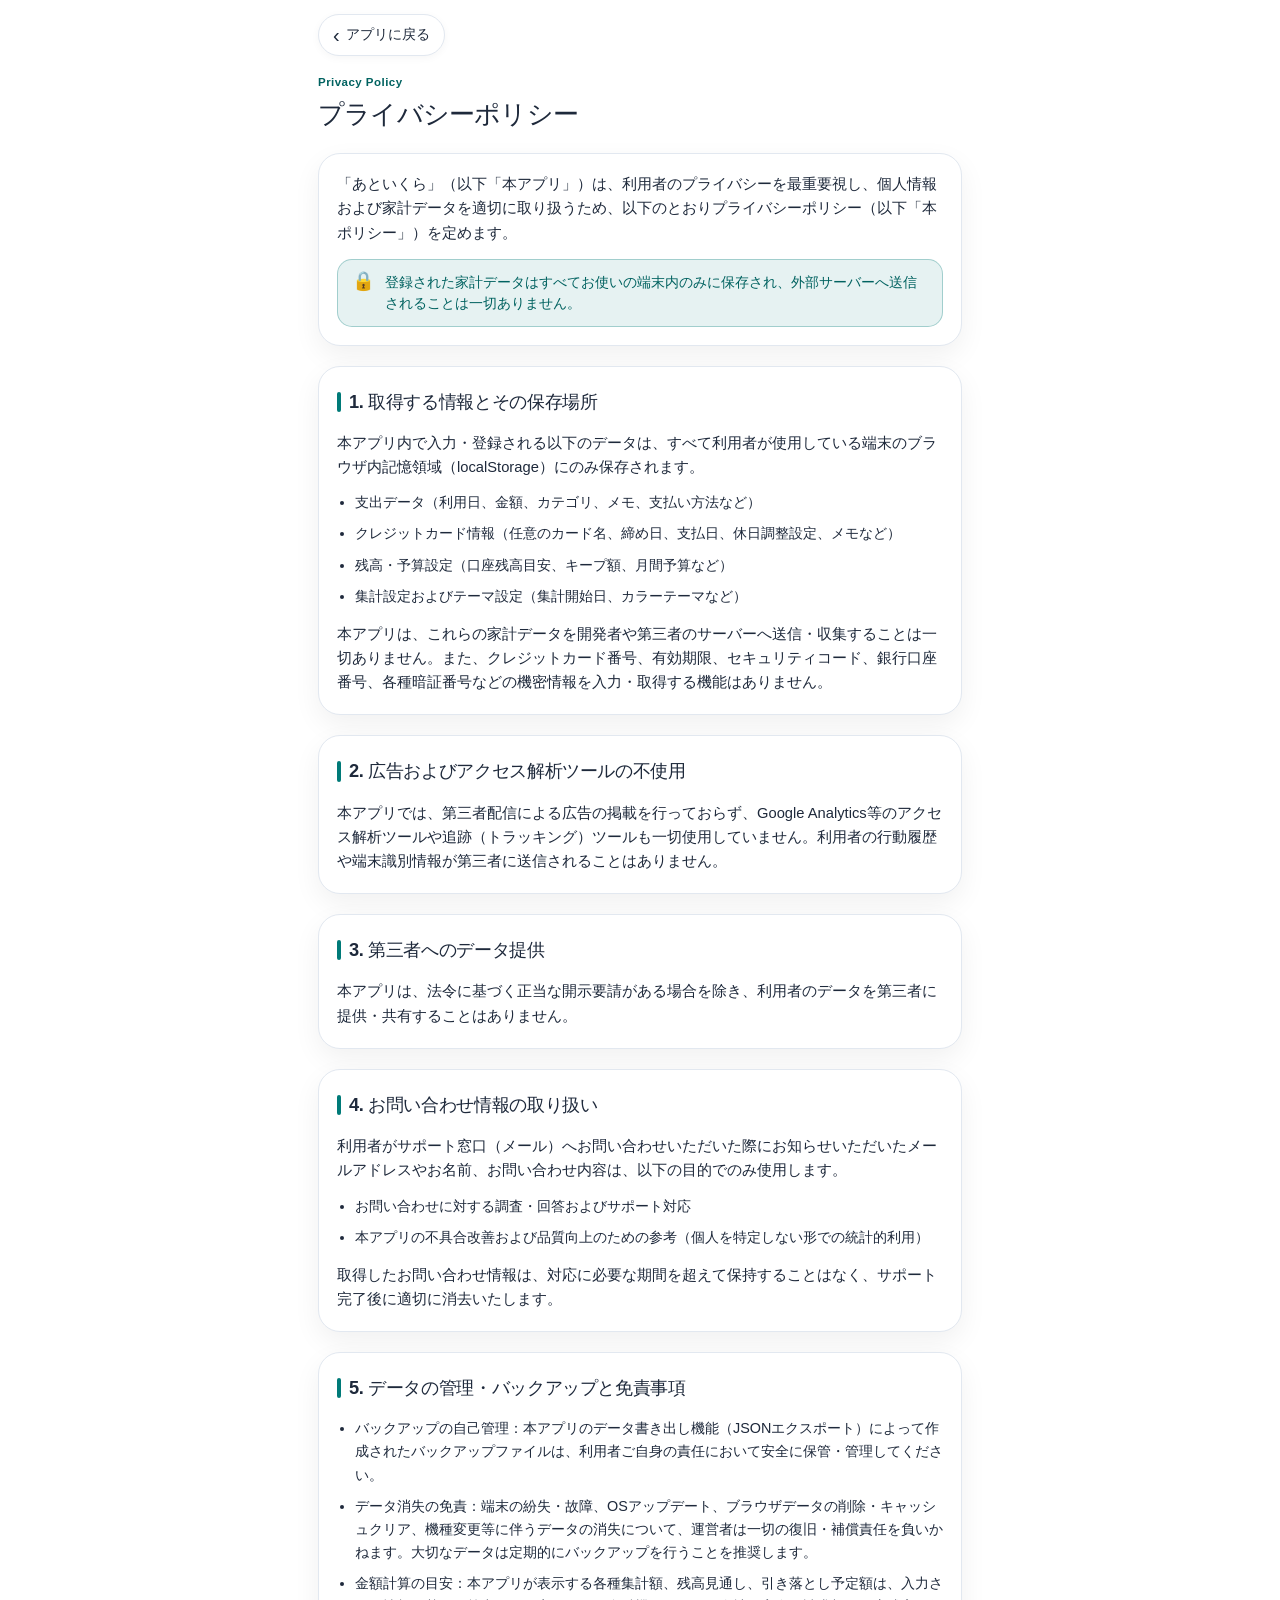
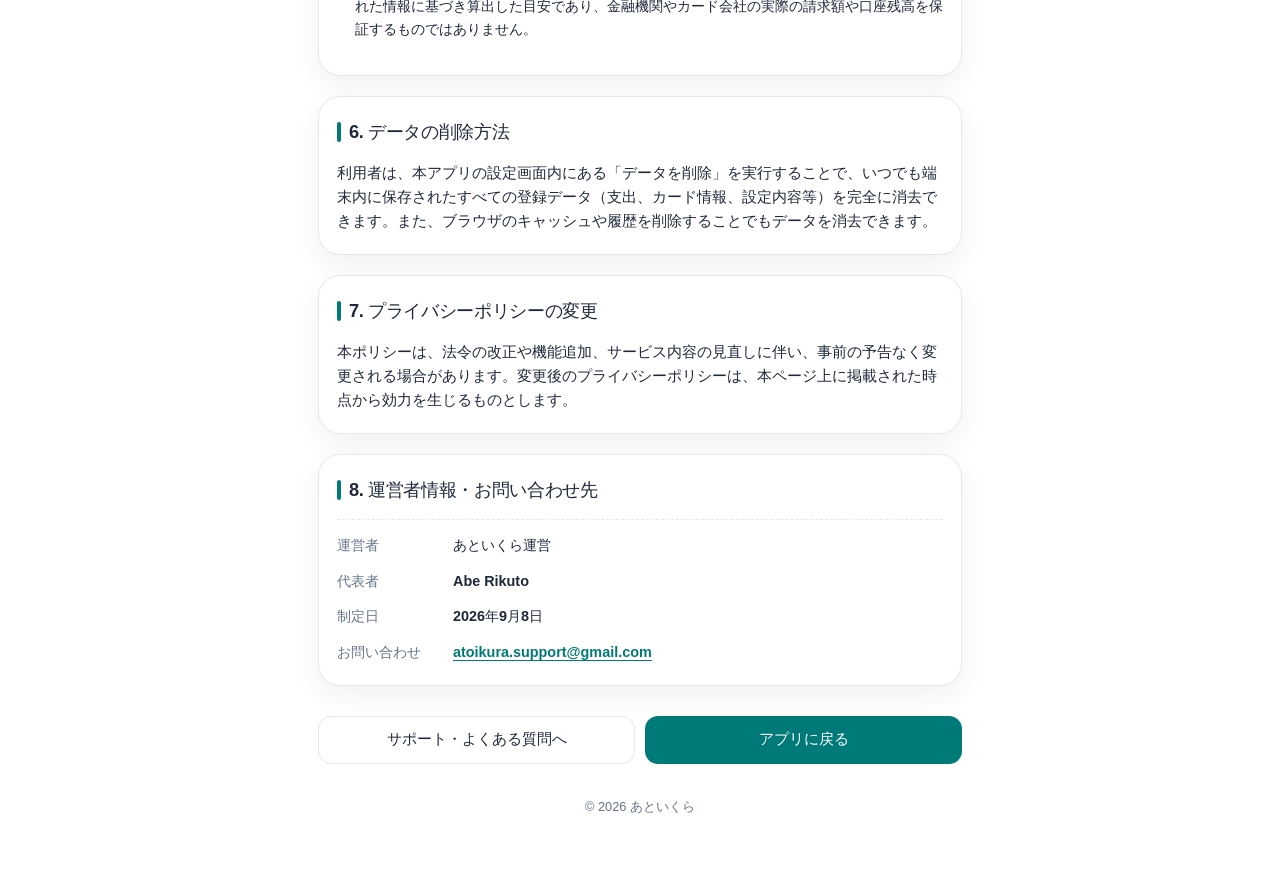
==== commit 6953976e: "サポート・プライバシーポリシー画面のダークモード誤表示を修正 (v1.9.60)" ====
--- a/privacy.html
+++ b/privacy.html
@@ -1,14 +1,62 @@
 <!doctype html>
-<html lang="ja">
+<html lang="ja" data-theme="light">
   <head>
     <meta charset="UTF-8" />
     <meta name="viewport" content="width=device-width, initial-scale=1, viewport-fit=cover" />
-    <meta name="theme-color" content="#185a37" />
-    <meta name="color-scheme" content="light dark" />
+    <meta name="theme-color" content="#ffffff" id="meta-theme-color" />
+    <meta name="color-scheme" content="light" id="meta-color-scheme" />
     <meta name="description" content="「あといくら」のプライバシーポリシーです。本アプリにおける利用者情報の取り扱いについて定めています。" />
     <title>プライバシーポリシー - あといくら</title>
     <link rel="icon" href="icons/icon.svg" type="image/svg+xml" />
     <link rel="apple-touch-icon" href="icons/apple-touch-icon.png" />
+    <script>
+      (function() {
+        try {
+          var raw = localStorage.getItem("ato-ikura-data-v1");
+          var theme = "light";
+          var themeColor1 = "#007a78";
+          var bgColor = "#ffffff";
+          var cardBgColor = "#ffffff";
+          var borderColor = "#e2e8f0";
+          if (raw) {
+            var data = JSON.parse(raw);
+            if (data && data.settings) {
+              var s = data.settings;
+              if (s.theme === "dark") {
+                theme = "dark";
+              } else if (s.theme === "auto") {
+                var isSysDark = window.matchMedia && window.matchMedia("(prefers-color-scheme: dark)").matches;
+                if (isSysDark && s.bgColor && s.bgColor !== "#ffffff") {
+                  theme = "dark";
+                } else {
+                  theme = "light";
+                }
+              } else {
+                theme = "light";
+              }
+              if (s.themeColor1) themeColor1 = s.themeColor1;
+              if (s.bgColor) bgColor = s.bgColor;
+              if (s.cardBgColor) cardBgColor = s.cardBgColor;
+              if (s.borderColor) borderColor = s.borderColor;
+            }
+          }
+          var doc = document.documentElement;
+          doc.setAttribute("data-theme", theme);
+          doc.style.setProperty("--theme-color-1", themeColor1);
+          doc.style.setProperty("--accent", themeColor1);
+          if (theme === "light") {
+            doc.style.setProperty("--bg", bgColor || "#ffffff");
+            doc.style.setProperty("--surface", cardBgColor || "#ffffff");
+            doc.style.setProperty("--border", borderColor || "#e2e8f0");
+          } else {
+            var metaScheme = document.getElementById("meta-color-scheme");
+            if (metaScheme) metaScheme.setAttribute("content", "dark");
+            var metaColor = document.getElementById("meta-theme-color");
+            if (metaColor) metaColor.setAttribute("content", "#111712");
+          }
+        } catch (e) {}
+      })();
+    </script>
     <link rel="stylesheet" href="style.css" />
   </head>
   <body class="static-page-body">
--- a/style.css
+++ b/style.css
@@ -1,3546 +1,5 @@
-:root {
-  color-scheme: light;
-  --theme-color-1: #185a37;
-  --theme-color-2: #388f5f;
-  --bg-color: #ffffff;
-  --border-color: #e2e8f0;
-  --gauge-color: #34d399;
-  --bg: var(--bg-color);
-  --surface: #ffffff;
-  --surface-soft: #f8fafc;
-  --surface-muted: #f1f5f9;
-  --text: #1e293b;
-  --text-muted: #64748b;
-  --border: var(--border-color);
-  --accent: var(--theme-color-1);
-  --accent-dark: color-mix(in srgb, var(--theme-color-1) 80%, black);
-  --accent-soft: color-mix(in srgb, var(--theme-color-1) 10%, #ffffff);
-  --usage: #3478b8;
-  --usage-soft: #e7f2fb;
-  --card: #8b5fbf;
-  --card-soft: #f1e9fb;
-  --outflow: #d27b32;
-  --outflow-soft: #fff0df;
-  --danger: #c44747;
-  --danger-soft: #fdeaea;
-  --shadow: 0 10px 28px rgba(0, 0, 0, 0.06);
-  --summary-bg: linear-gradient(135deg, var(--theme-color-1) 0%, var(--theme-color-2) 100%);
-  --summary-text: #ffffff;
-  --summary-subtext: rgba(255, 255, 255, 0.84);
-  --summary-note: rgba(255, 255, 255, 0.74);
-  --summary-item-bg: rgba(255, 255, 255, 0.16);
-  --summary-item-border: rgba(255, 255, 255, 0.22);
-  --summary-total-bg: rgba(255, 210, 130, 0.24);
-  --summary-total-border: rgba(255, 220, 150, 0.38);
-  --summary-shadow: 0 14px 32px rgba(0, 0, 0, 0.18);
-  --radius-lg: 22px;
-  --radius-md: 15px;
-  --bottom-nav-height: 72px;
-  font-family: -apple-system, BlinkMacSystemFont, "Hiragino Sans", "Yu Gothic UI", "Yu Gothic", Meiryo, sans-serif;
-  font-synthesis: none;
-}
-
-* {
-  box-sizing: border-box;
-}
-
-html {
-  background: var(--bg);
-  -webkit-text-size-adjust: 100%;
-}
-
-body {
-  min-width: 320px;
-  margin: 0;
-  background: var(--bg);
-  color: var(--text);
-  line-height: 1.5;
-  -webkit-tap-highlight-color: transparent;
-}
-
-body.dialog-open {
-  overflow: hidden;
-}
-
-button,
-input,
-select,
-textarea {
-  color: inherit;
-  font: inherit;
-}
-
-button {
-  cursor: pointer;
-}
-
-button:focus-visible,
-input:focus-visible,
-select:focus-visible,
-textarea:focus-visible {
-  outline: 3px solid rgba(79, 157, 115, 0.32);
-  outline-offset: 2px;
-}
-
-.app-shell {
-  width: min(100%, 760px);
-  min-height: 100dvh;
-  margin: 0 auto;
-  padding: env(safe-area-inset-top) 14px calc(var(--bottom-nav-height) + 34px + env(safe-area-inset-bottom));
-}
-
-.app-header {
-  display: flex;
-  align-items: center;
-  justify-content: space-between;
-  min-height: 56px;
-  padding: 10px 4px 6px;
-}
-
-.eyebrow,
-.section-kicker {
-  margin: 0;
-  color: var(--accent-dark);
-  font-size: 0.72rem;
-  font-weight: 700;
-  letter-spacing: 0.04em;
-}
-
-h1,
-h2,
-h3,
-p {
-  overflow-wrap: anywhere;
-}
-
-h1 {
-  margin: 1px 0 0;
-  font-size: 1.55rem;
-  letter-spacing: -0.04em;
-}
-
-h2 {
-  margin: 2px 0 0;
-  font-size: 1.22rem;
-  letter-spacing: -0.025em;
-}
-
-h3 {
-  margin: 0 0 10px;
-  font-size: 0.95rem;
-}
-
-.view {
-  display: none;
-  min-width: 0;
-}
-
-.view.is-active {
-  display: block;
-}
-
-.month-toolbar {
-  display: grid;
-  grid-template-columns: 44px 1fr 44px;
-  align-items: center;
-  margin: 2px 0 4px;
-}
-
-.cycle-period-bar {
-  display: flex;
-  justify-content: center;
-  align-items: center;
-  margin: 0 0 8px;
-}
-
-.cycle-period-badge {
-  display: inline-flex;
-  align-items: center;
-  padding: 2px 10px;
-  border-radius: 999px;
-  background: var(--surface-soft);
-  border: 1px solid var(--border);
-  color: var(--text-muted);
-  font-size: 0.74rem;
-  font-weight: 650;
-  letter-spacing: 0.01em;
-}
-
-.cycle-preview-card {
-  display: flex;
-  flex-direction: column;
-  gap: 4px;
-  padding: 12px 14px;
-  margin: 8px 0 14px;
-  border-radius: 12px;
-  background: var(--surface-soft);
-  border: 1px solid var(--border);
-}
-
-.cycle-preview-label {
-  font-size: 0.78rem;
-  color: var(--text-muted);
-  font-weight: 600;
-}
-
-.cycle-preview-card strong {
-  font-size: 0.95rem;
-  color: var(--accent);
-  font-weight: 750;
-}
-
-.month-heading {
-  display: flex;
-  align-items: center;
-  justify-content: center;
-  gap: 6px;
-  min-height: 44px;
-  border: 0;
-  background: transparent;
-  color: var(--text);
-  font-size: 1.12rem;
-  font-weight: 800;
-}
-
-.icon-button {
-  display: inline-grid;
-  width: 44px;
-  height: 44px;
-  min-width: 44px;
-  min-height: 44px;
-  place-items: center;
-  border: 1px solid var(--border);
-  border-radius: 50%;
-  background: var(--surface);
-  color: var(--text);
-  font-size: 1.35rem;
-  line-height: 1;
-}
-
-.button {
-  display: inline-flex;
-  align-items: center;
-  justify-content: center;
-  min-height: 44px;
-  padding: 9px 16px;
-  border: 1px solid transparent;
-  border-radius: 13px;
-  font-weight: 750;
-  font-size: 0.9rem;
-}
-
-.button-primary {
-  background: var(--accent);
-  color: white;
-}
-
-.button-primary:hover {
-  background: var(--accent-dark);
-}
-
-.button-secondary {
-  border-color: var(--border);
-  background: var(--surface);
-  color: var(--text);
-}
-
-.button-ghost {
-  border-color: transparent;
-  background: transparent;
-  color: var(--text-muted);
-}
-
-.button-danger {
-  border-color: transparent;
-  background: var(--danger-soft);
-  color: var(--danger);
-}
-
-.text-button {
-  min-height: 44px;
-  padding: 8px;
-  border: 0;
-  background: transparent;
-  color: var(--accent-dark);
-  font-weight: 750;
-}
-
-.header-action {
-  min-width: 58px;
-  min-height: 40px;
-  padding: 6px 14px;
-}
-
-.summary-panel,
-.calendar-card,
-.balance-panel,
-.category-panel,
-.settings-card,
-.info-card {
-  margin-bottom: 12px;
-  border: 1px solid var(--border);
-  border-radius: var(--radius-lg);
-  background: var(--surface);
-  box-shadow: var(--shadow);
-}
-
-.summary-panel {
-  padding: 13px 14px 10px;
-  background: var(--summary-bg);
-  border: 1px solid var(--summary-item-border);
-  box-shadow: var(--summary-shadow);
-  color: var(--summary-text);
-}
-
-.budget-mode-switch-wrapper {
-  display: flex;
-  align-items: center;
-  justify-content: space-between;
-  gap: 8px;
-  margin-bottom: 10px;
-}
-
-.budget-mode-switch {
-  flex: 1;
-  display: grid;
-  grid-template-columns: 1fr 1fr;
-  gap: 4px;
-  padding: 3px;
-  border-radius: 999px;
-  background: rgba(0, 0, 0, 0.2);
-  border: 1px solid rgba(255, 255, 255, 0.2);
-  backdrop-filter: blur(8px);
-  -webkit-backdrop-filter: blur(8px);
-}
-
-.budget-mode-tab {
-  min-height: 34px;
-  padding: 3px 8px;
-  border: 0;
-  border-radius: 999px;
-  background: transparent;
-  color: rgba(255, 255, 255, 0.88);
-  font-size: 0.78rem;
-  font-weight: 750;
-  letter-spacing: 0.02em;
-  transition: all 0.15s ease;
-}
-
-.budget-mode-tab:hover {
-  color: #ffffff;
-}
-
-.budget-mode-tab.is-active {
-  background: #ffffff;
-  color: var(--accent-dark);
-  box-shadow: 0 2px 6px rgba(0, 0, 0, 0.15);
-}
-
-.mode-help-btn {
-  display: inline-flex;
-  align-items: center;
-  justify-content: center;
-  width: 34px;
-  height: 34px;
-  min-width: 34px;
-  min-height: 34px;
-  border-radius: 50%;
-  border: 1px solid rgba(255, 255, 255, 0.35);
-  background: rgba(255, 255, 255, 0.2);
-  color: #ffffff;
-  font-size: 0.82rem;
-  font-weight: 800;
-  cursor: pointer;
-  backdrop-filter: blur(6px);
-  -webkit-backdrop-filter: blur(6px);
-  transition: all 0.15s ease;
-}
-
-.mode-help-btn:hover {
-  background: rgba(255, 255, 255, 0.35);
-  transform: scale(1.05);
-}
-
-.summary-primary {
-  display: flex;
-  flex-direction: column;
-  align-items: flex-start;
-}
-
-.budget-title-row {
-  display: flex;
-  align-items: center;
-  justify-content: space-between;
-  width: 100%;
-  gap: 8px;
-  margin-bottom: 4px;
-}
-
-.budget-title-row p {
-  display: inline-flex;
-  align-items: center;
-  margin: 0;
-  padding: 2px 8px;
-  border-radius: 999px;
-  background: rgba(255, 255, 255, 0.18);
-  border: 1px solid rgba(255, 255, 255, 0.22);
-  color: var(--summary-text);
-  font-size: 0.72rem;
-  font-weight: 750;
-  letter-spacing: 0.02em;
-  backdrop-filter: blur(4px);
-  -webkit-backdrop-filter: blur(4px);
-}
-
-.budget-setting-trigger {
-  min-height: 30px;
-  padding: 2px 10px;
-  border: 1px solid rgba(255, 255, 255, 0.35);
-  border-radius: 999px;
-  background: rgba(255, 255, 255, 0.2);
-  color: #ffffff;
-  font-size: 0.72rem;
-  font-weight: 750;
-  cursor: pointer;
-  transition: all 0.15s ease;
-  backdrop-filter: blur(4px);
-  -webkit-backdrop-filter: blur(4px);
-}
-
-.budget-setting-trigger:hover {
-  background: rgba(255, 255, 255, 0.32);
-  border-color: rgba(255, 255, 255, 0.6);
-}
-
-.summary-primary strong {
-  display: block;
-  color: var(--summary-text);
-  font-size: clamp(1.8rem, 7.5vw, 2.3rem);
-  font-weight: 800;
-  line-height: 1.12;
-  letter-spacing: -0.04em;
-  text-shadow: 0 2px 10px rgba(0, 0, 0, 0.15);
-}
-
-.summary-primary strong.is-over {
-  color: #ffdada;
-  text-shadow: 0 2px 10px rgba(180, 40, 40, 0.35);
-}
-
-/* ゲージバーカード */
-.budget-gauge-card {
-  width: 100%;
-  box-sizing: border-box;
-  margin-top: 8px;
-  padding: 8px 10px;
-  border-radius: 12px;
-  background: var(--summary-item-bg);
-  border: 1px solid var(--summary-item-border);
-  backdrop-filter: blur(8px);
-  -webkit-backdrop-filter: blur(8px);
-  box-shadow: 0 2px 6px rgba(0, 0, 0, 0.05);
-}
-
-.budget-gauge-track {
-  width: 100%;
-  height: 7px;
-  border-radius: 999px;
-  background: rgba(0, 0, 0, 0.25);
-  overflow: hidden;
-  position: relative;
-}
-
-.budget-gauge-fill {
-  height: 100%;
-  border-radius: 999px;
-  background: linear-gradient(90deg, var(--gauge-color), #ffffff);
-  transition: width 0.35s ease, background 0.35s ease;
-}
-
-.budget-gauge-fill.is-warning {
-  background: linear-gradient(90deg, #fcd34d, #f59e0b);
-}
-
-.budget-gauge-fill.is-danger {
-  background: linear-gradient(90deg, #f87171, #ef4444);
-}
-
-.budget-gauge-info {
-  display: flex;
-  align-items: center;
-  justify-content: space-between;
-  gap: 8px;
-  margin-top: 5px;
-  font-size: 0.72rem;
-  font-weight: 700;
-  color: var(--summary-subtext);
-}
-
-.budget-gauge-info span:last-child {
-  font-weight: 800;
-  color: #ffffff;
-}
-
-/* 予算未設定カード */
-.summary-budget-unset {
-  margin-top: 4px;
-}
-
-.budget-unset-box {
-  display: flex;
-  flex-direction: column;
-  align-items: center;
-  justify-content: center;
-  gap: 8px;
-  padding: 12px 14px;
-  border-radius: 14px;
-  background: rgba(255, 255, 255, 0.16);
-  border: 1px dashed rgba(255, 255, 255, 0.35);
-  text-align: center;
-  backdrop-filter: blur(6px);
-  -webkit-backdrop-filter: blur(6px);
-}
-
-.budget-unset-message {
-  margin: 0;
-  color: #ffffff;
-  font-size: 0.82rem;
-  font-weight: 700;
-  line-height: 1.4;
-}
-
-.compact-action-btn {
-  min-height: 36px;
-  padding: 5px 16px;
-  font-size: 0.82rem;
-  background: #ffffff;
-  color: var(--accent-dark);
-  box-shadow: 0 2px 8px rgba(0, 0, 0, 0.15);
-}
-
-.compact-action-btn:hover {
-  background: rgba(255, 255, 255, 0.92);
-}
-
-.budget-unset-subinfo {
-  margin-top: 6px;
-  text-align: center;
-  font-size: 0.74rem;
-  font-weight: 650;
-  color: var(--summary-subtext);
-}
-
-/* 内訳を見る折りたたみ */
-.summary-breakdown-wrapper {
-  margin-top: 8px;
-  padding-top: 6px;
-  border-top: 1px solid rgba(255, 255, 255, 0.15);
-}
-
-.breakdown-toggle-btn {
-  display: flex;
-  align-items: center;
-  justify-content: center;
-  gap: 6px;
-  width: 100%;
-  min-height: 36px;
-  padding: 4px 8px;
-  border: 0;
-  background: transparent;
-  color: rgba(255, 255, 255, 0.88);
-  font-size: 0.76rem;
-  font-weight: 700;
-  cursor: pointer;
-  transition: all 0.15s ease;
-}
-
-.breakdown-toggle-btn:hover {
-  color: #ffffff;
-}
-
-.breakdown-arrow {
-  font-size: 0.85rem;
-  line-height: 1;
-}
-
-.summary-breakdown-content {
-  animation: fadeIn 0.2s ease-out;
-}
-
-.summary-grid {
-  display: grid;
-  grid-template-columns: 1fr 1fr;
-  gap: 8px;
-  margin-top: 8px;
-}
-
-.summary-grid > div {
-  min-width: 0;
-  padding: 8px 10px;
-  border-radius: 12px;
-  background: var(--summary-item-bg);
-  border: 1px solid var(--summary-item-border);
-  backdrop-filter: blur(8px);
-  -webkit-backdrop-filter: blur(8px);
-  box-shadow: 0 2px 8px rgba(0, 0, 0, 0.06);
-}
-
-.summary-grid span {
-  display: block;
-  margin: 0 0 2px;
-  color: var(--summary-subtext);
-  font-size: 0.71rem;
-  font-weight: 650;
-}
-
-.summary-grid strong {
-  display: block;
-  overflow: hidden;
-  color: var(--summary-text);
-  font-size: 0.95rem;
-  font-weight: 750;
-  text-overflow: ellipsis;
-  white-space: nowrap;
-}
-
-.summary-grid .summary-total {
-  background: var(--summary-total-bg);
-  border-color: var(--summary-total-border);
-}
-
-.summary-grid .summary-total span {
-  color: #fff9e6;
-}
-
-.summary-grid .summary-total strong {
-  color: #ffffff;
-  font-weight: 800;
-}
-
-.summary-note {
-  margin: 14px 0 0;
-  color: var(--summary-note);
-  font-size: 0.75rem;
-  line-height: 1.6;
-}
-
-.balance-grid span {
-  display: block;
-  margin: 0 0 3px;
-  color: var(--text-muted);
-  font-size: 0.75rem;
-}
-
-.fine-print,
-.settings-description,
-.storage-warning,
-.info-card p {
-  margin: 12px 0 0;
-  color: var(--text-muted);
-  font-size: 0.76rem;
-  line-height: 1.65;
-}
-
-.calendar-card {
-  overflow: hidden;
-  box-shadow: 0 7px 22px rgba(31, 65, 45, 0.06);
-}
-
-.weekday-row,
-.calendar-grid {
-  display: grid;
-  grid-template-columns: repeat(7, minmax(0, 1fr));
-}
-
-.weekday-row {
-  padding: 8px 5px 5px;
-  color: var(--text-muted);
-  font-size: 0.68rem;
-  font-weight: 750;
-  text-align: center;
-}
-
-.weekday-row span:first-child {
-  color: #c55d64;
-}
-
-.weekday-row span:last-child {
-  color: #4b78b6;
-}
-
-.calendar-day {
-  position: relative;
-  min-width: 0;
-  min-height: 88px;
-  padding: 5px 3px;
-  border: 0;
-  border-top: 1px solid var(--border);
-  border-right: 1px solid var(--border);
-  background: transparent;
-  text-align: left;
-  vertical-align: top;
-}
-
-.calendar-day:nth-child(7n) {
-  border-right: 0;
-}
-
-.calendar-day:hover {
-  background: var(--surface-soft);
-}
-
-.calendar-day.is-outside {
-  background: var(--surface-muted);
-  color: var(--text-muted);
-  opacity: 0.65;
-}
-
-.calendar-day.is-in-cycle {
-  background: color-mix(in srgb, var(--accent) 3%, transparent);
-}
-
-.calendar-day.is-today {
-  background: color-mix(in srgb, var(--accent-soft) 50%, var(--surface));
-}
-
-.day-number {
-  display: inline-grid;
-  width: 25px;
-  height: 25px;
-  margin-bottom: 2px;
-  place-items: center;
-  border-radius: 50%;
-  font-size: 0.73rem;
-  font-weight: 750;
-}
-
-.is-today .day-number {
-  background: var(--accent);
-  color: white;
-}
-
-.day-amount {
-  display: block;
-  min-width: 0;
-  margin-top: 2px;
-  padding: 2px 3px;
-  overflow: hidden;
-  border-radius: 4px;
-  font-size: clamp(0.53rem, 2.2vw, 0.66rem);
-  font-weight: 750;
-  line-height: 1.25;
-  text-overflow: ellipsis;
-  white-space: nowrap;
-}
-
-.day-amount.usage {
-  background: var(--usage-soft);
-  color: var(--usage);
-}
-
-.day-amount.card {
-  background: var(--card-soft);
-  color: var(--card);
-}
-
-.day-amount.card-custom {
-  border-left: 3px solid currentColor;
-}
-
-.day-amount.outflow {
-  background: var(--outflow-soft);
-  color: var(--outflow);
-}
-
-.calendar-legend {
-  display: flex;
-  flex-wrap: wrap;
-  gap: 12px;
-  padding: 10px 12px 12px;
-  border-top: 1px solid var(--border);
-  color: var(--text-muted);
-  font-size: 0.69rem;
-}
-
-.calendar-legend span {
-  display: inline-flex;
-  align-items: center;
-  gap: 5px;
-}
-
-.legend-dot {
-  width: 8px;
-  height: 8px;
-  border-radius: 50%;
-}
-
-.legend-dot.usage { background: var(--usage); }
-.legend-dot.card { background: linear-gradient(135deg, #6a78c9 0 50%, #ad6f9d 50% 100%); }
-.legend-dot.outflow { background: var(--outflow); }
-
-.balance-panel,
-.category-panel,
-.settings-card,
-.info-card {
-  padding: 18px;
-}
-
-.section-heading-row,
-.page-heading-row {
-  display: flex;
-  align-items: center;
-  justify-content: space-between;
-  gap: 12px;
-}
-
-.balance-grid {
-  display: grid;
-  grid-template-columns: 1fr 1fr;
-  gap: 9px;
-  margin-top: 15px;
-}
-
-.balance-grid > div {
-  min-width: 0;
-  padding: 11px;
-  border-radius: 13px;
-  background: var(--surface-muted);
-}
-
-.balance-grid strong {
-  display: block;
-  overflow: hidden;
-  font-size: 1rem;
-  text-overflow: ellipsis;
-  white-space: nowrap;
-}
-
-.balance-grid .available {
-  background: var(--accent-soft);
-}
-
-.balance-grid .is-negative strong {
-  color: var(--danger);
-}
-
-.category-summary {
-  display: grid;
-  gap: 10px;
-  margin-top: 13px;
-}
-
-.category-row {
-  display: grid;
-  grid-template-columns: 70px 1fr auto;
-  align-items: center;
-  gap: 10px;
-  font-size: 0.82rem;
-}
-
-.category-row strong {
-  max-width: 105px;
-  overflow: hidden;
-  text-overflow: ellipsis;
-  white-space: nowrap;
-}
-
-.progress-track {
-  height: 7px;
-  overflow: hidden;
-  border-radius: 99px;
-  background: var(--surface-muted);
-}
-
-.progress-value {
-  height: 100%;
-  border-radius: inherit;
-  background: var(--accent);
-}
-
-.empty-inline {
-  margin: 6px 0 0;
-  color: var(--text-muted);
-  font-size: 0.83rem;
-}
-
-.page-heading {
-  padding: 12px 4px 17px;
-}
-
-.filter-panel {
-  display: flex;
-  flex-direction: column;
-  gap: 10px;
-  width: 100%;
-  max-width: 100%;
-  box-sizing: border-box;
-  padding: 12px;
-  border: 1px solid var(--border);
-  border-radius: var(--radius-lg);
-  background: var(--surface);
-  box-shadow: var(--shadow);
-}
-
-.search-input-field {
-  position: relative;
-  display: flex;
-  align-items: center;
-  width: 100%;
-}
-
-.search-icon {
-  position: absolute;
-  left: 12px;
-  font-size: 0.9rem;
-  pointer-events: none;
-  opacity: 0.6;
-}
-
-.search-input-field input[type="search"] {
-  width: 100%;
-  height: 42px;
-  min-height: 42px;
-  padding: 8px 36px 8px 36px;
-  border: 1px solid var(--border);
-  border-radius: 12px;
-  background: var(--surface-muted);
-  color: var(--text);
-  font-size: 0.9rem;
-  transition: border-color 0.15s ease, background-color 0.15s ease, box-shadow 0.15s ease;
-}
-
-.search-input-field input[type="search"]:focus {
-  background: var(--surface);
-  border-color: var(--accent);
-  outline: none;
-  box-shadow: 0 0 0 3px rgba(24, 90, 55, 0.15);
-}
-
-.search-clear-btn {
-  position: absolute;
-  right: 8px;
-  display: inline-flex;
-  align-items: center;
-  justify-content: center;
-  width: 26px;
-  height: 26px;
-  padding: 0;
-  border: none;
-  border-radius: 50%;
-  background: var(--border);
-  color: var(--text-muted);
-  font-size: 1rem;
-  font-weight: 700;
-  cursor: pointer;
-  line-height: 1;
-}
-
-.search-clear-btn:hover {
-  background: var(--text-muted);
-  color: var(--surface);
-}
-
-.filter-select-grid {
-  display: grid;
-  grid-template-columns: 1fr 1fr;
-  gap: 10px;
-  width: 100%;
-}
-
-.filter-select-grid label:first-child {
-  grid-column: 1 / -1;
-}
-
-.filter-select-grid label {
-  display: flex;
-  flex-direction: column;
-  gap: 4px;
-  width: 100%;
-  min-width: 0;
-  box-sizing: border-box;
-  color: var(--text-muted);
-  font-size: 0.76rem;
-  font-weight: 700;
-}
-
-.filter-select-grid input,
-.filter-select-grid select {
-  display: block;
-  width: 100%;
-  min-width: 0;
-  height: 40px;
-  min-height: 40px;
-  padding: 6px 10px;
-  border: 1px solid var(--border);
-  border-radius: 11px;
-  background: var(--surface);
-  color: var(--text);
-  font-size: 0.88rem;
-  box-sizing: border-box;
-}
-
-#history-month {
-  display: block;
-  width: 100%;
-  min-width: 0;
-  max-width: 100%;
-  min-height: 40px;
-  height: 40px;
-  padding: 6px 10px;
-  font-size: 0.88rem;
-  box-sizing: border-box;
-  border: 1px solid var(--border);
-  border-radius: 11px;
-  background: var(--surface);
-  color: var(--text);
-  -webkit-appearance: none;
-  appearance: none;
-}
-
-label {
-  display: grid;
-  gap: 6px;
-  color: var(--text-muted);
-  font-size: 0.8rem;
-  font-weight: 700;
-}
-
-input,
-select,
-textarea {
-  width: 100%;
-  min-height: 46px;
-  padding: 10px 12px;
-  border: 1px solid var(--border);
-  border-radius: 12px;
-  background: var(--surface);
-  color: var(--text);
-  font-size: 16px;
-}
-
-textarea {
-  min-height: 80px;
-  resize: vertical;
-}
-
-.result-count {
-  display: flex;
-  align-items: center;
-  justify-content: space-between;
-  gap: 12px;
-  padding: 13px 5px 6px;
-  color: var(--text-muted);
-  font-size: 0.75rem;
-}
-
-.result-count strong {
-  color: var(--text);
-  font-size: 0.9rem;
-}
-
-.record-list,
-.cards-list,
-.compact-record-list {
-  display: grid;
-  gap: 9px;
-}
-
-.record-item,
-.card-item,
-.compact-record {
-  width: 100%;
-  border: 1px solid var(--border);
-  border-radius: 16px;
-  background: var(--surface);
-}
-
-.record-item {
-  display: grid;
-  grid-template-columns: 42px 1fr auto;
-  align-items: center;
-  gap: 11px;
-  min-height: 76px;
-  padding: 11px;
-  text-align: left;
-}
-
-.record-icon {
-  display: grid;
-  width: 42px;
-  height: 42px;
-  place-items: center;
-  border-radius: 13px;
-  background: var(--surface-soft);
-  font-size: 1.1rem;
-}
-
-.record-main {
-  min-width: 0;
-}
-
-.record-main strong,
-.record-main span {
-  display: block;
-}
-
-.record-main strong {
-  overflow: hidden;
-  font-size: 0.88rem;
-  text-overflow: ellipsis;
-  white-space: nowrap;
-}
-
-.record-main span,
-.record-meta,
-.card-meta {
-  color: var(--text-muted);
-  font-size: 0.71rem;
-}
-
-.record-amount {
-  max-width: 112px;
-  overflow: hidden;
-  font-size: 0.95rem;
-  text-overflow: ellipsis;
-  white-space: nowrap;
-}
-
-.empty-state {
-  padding: 44px 18px;
-  border: 1px dashed var(--border);
-  border-radius: var(--radius-lg);
-  color: var(--text-muted);
-  text-align: center;
-}
-
-.empty-state strong {
-  display: block;
-  margin-bottom: 5px;
-  color: var(--text);
-}
-
-.cards-list {
-  display: grid;
-  gap: 24px;
-  width: 100%;
-  max-width: 480px;
-  margin: 0 auto 24px;
-}
-
-/* クレジットカード券面風リッチUI */
-.card-item {
-  display: flex;
-  flex-direction: column;
-  width: 100%;
-  max-width: 480px;
-  margin: 0 auto;
-  padding: 0;
-  border: none;
-  background: transparent;
-  box-shadow: none;
-  overflow: visible;
-}
-
-.credit-card-face {
-  position: relative;
-  width: 100%;
-  aspect-ratio: 1.6 / 1;
-  min-height: 200px;
-  max-height: 260px;
-  padding: 24px;
-  border-radius: 22px;
-  background: linear-gradient(135deg, color-mix(in srgb, var(--card-color, #1e3a8a) 85%, #000) 0%, color-mix(in srgb, var(--card-color, #1e3a8a) 45%, #050b14) 100%);
-  color: #ffffff;
-  box-shadow: 0 14px 34px -8px rgba(0, 0, 0, 0.38), 0 6px 16px -2px rgba(0, 0, 0, 0.22);
-  display: flex;
-  flex-direction: column;
-  justify-content: space-between;
-  overflow: hidden;
-  box-sizing: border-box;
-  isolation: isolate;
-}
-
-/* 光沢・幾何学エフェクト */
-.credit-card-face::before {
-  content: "";
-  position: absolute;
-  inset: 0;
-  background: radial-gradient(circle at 80% 20%, rgba(255, 255, 255, 0.22) 0%, transparent 60%),
-              linear-gradient(125deg, transparent 35%, rgba(255, 255, 255, 0.08) 48%, transparent 62%);
-  pointer-events: none;
-  z-index: 1;
-}
-
-/* 券面トップ行（ICチップ・非接触・カード名） */
-.card-face-top {
-  display: flex;
-  align-items: center;
-  justify-content: space-between;
-  gap: 16px;
-  position: relative;
-  z-index: 2;
-}
-
-.card-chip-group {
-  display: flex;
-  align-items: center;
-  gap: 12px;
-}
-
-.card-emv-chip {
-  position: relative;
-  width: 42px;
-  height: 30px;
-  border-radius: 7px;
-  background: linear-gradient(135deg, #f6d365 0%, #fda085 50%, #d4af37 100%);
-  border: 1px solid rgba(0, 0, 0, 0.25);
-  box-shadow: inset 0 1px 2px rgba(255, 255, 255, 0.5), 0 2px 5px rgba(0, 0, 0, 0.3);
-  overflow: hidden;
-}
-
-.card-emv-chip::before {
-  content: "";
-  position: absolute;
-  inset: 4px 6px;
-  border: 1px solid rgba(130, 80, 20, 0.5);
-  border-radius: 3px;
-}
-
-.card-emv-chip::after {
-  content: "";
-  position: absolute;
-  top: 50%;
-  left: 0;
-  right: 0;
-  height: 1px;
-  background: rgba(130, 80, 20, 0.4);
-}
-
-.card-contactless {
-  display: inline-flex;
-  align-items: center;
-  justify-content: center;
-  color: rgba(255, 255, 255, 0.75);
-  font-size: 1.2rem;
-  font-weight: 700;
-  letter-spacing: -2px;
-  transform: rotate(90deg);
-}
-
-.card-face-brand {
-  font-size: 1.15rem;
-  font-weight: 800;
-  letter-spacing: 0.05em;
-  color: #ffffff;
-  text-shadow: 0 2px 4px rgba(0, 0, 0, 0.5);
-  max-width: 60%;
-  text-align: right;
-  overflow: hidden;
-  text-overflow: ellipsis;
-  white-space: nowrap;
-}
-
-/* 券面中央行（ナンバーレス・利用数バッジ） */
-.card-face-middle {
-  display: flex;
-  align-items: center;
-  justify-content: flex-start;
-  gap: 12px;
-  margin: 14px 0 8px;
-  position: relative;
-  z-index: 2;
-}
-
-.card-usage-pill {
-  padding: 4px 11px;
-  border-radius: 14px;
-  background: rgba(0, 0, 0, 0.3);
-  backdrop-filter: blur(6px);
-  border: 1px solid rgba(255, 255, 255, 0.22);
-  color: rgba(255, 255, 255, 0.9);
-  font-size: 0.76rem;
-  font-weight: 700;
-  white-space: nowrap;
-}
-
-/* 券面フッター行（締め・支払日と確定額バッジ） */
-.card-face-footer {
-  display: flex;
-  align-items: flex-end;
-  justify-content: space-between;
-  gap: 16px;
-  position: relative;
-  z-index: 2;
-}
-
-.card-face-spec {
-  display: flex;
-  flex-direction: column;
-  gap: 3px;
-}
-
-.card-spec-label {
-  font-size: 0.62rem;
-  text-transform: uppercase;
-  letter-spacing: 0.1em;
-  color: rgba(255, 255, 255, 0.7);
-  font-weight: 700;
-}
-
-.card-spec-value {
-  font-size: 0.82rem;
-  font-weight: 750;
-  color: #ffffff;
-  text-shadow: 0 1px 2px rgba(0, 0, 0, 0.4);
-  line-height: 1.3;
-}
-
-.card-face-payment-badge {
-  display: flex;
-  flex-direction: column;
-  align-items: flex-end;
-  gap: 3px;
-  padding: 6px 11px;
-  border-radius: 12px;
-  background: rgba(0, 0, 0, 0.35);
-  backdrop-filter: blur(8px);
-  border: 1px solid rgba(255, 255, 255, 0.22);
-  flex-shrink: 0;
-}
-
-.card-badge-label {
-  font-size: 0.6rem;
-  color: rgba(255, 255, 255, 0.8);
-  font-weight: 700;
-}
-
-.card-badge-amount {
-  font-size: 0.92rem;
-  font-weight: 850;
-  color: #5eead4;
-  letter-spacing: 0.02em;
-}
-
-.card-badge-amount.is-empty {
-  color: rgba(255, 255, 255, 0.65);
-  font-size: 0.78rem;
-}
-
-/* カード下部操作エリア */
-.card-controls-panel {
-  display: flex;
-  flex-direction: column;
-  gap: 10px;
-  margin-top: 14px;
-  padding: 16px 18px;
-  border-radius: 18px;
-  border: 1px solid var(--border);
-  background: var(--surface);
-  box-shadow: var(--shadow);
-  box-sizing: border-box;
-}
-
-.card-controls-top {
-  display: flex;
-  align-items: center;
-  justify-content: space-between;
-  gap: 10px;
-}
-
-.card-memo-text {
-  margin: 0;
-  color: var(--text-muted);
-  font-size: 0.78rem;
-  line-height: 1.45;
-}
-
-.card-actions-group {
-  display: flex;
-  align-items: center;
-  gap: 10px;
-}
-
-.card-actions-group .button,
-.card-actions-group .small-button {
-  flex: 1;
-}
-
-.small-button {
-  min-height: 40px;
-  padding: 8px 14px;
-  border: 1px solid var(--border);
-  border-radius: 11px;
-  background: var(--surface);
-  color: var(--text);
-  font-size: 0.8rem;
-  font-weight: 750;
-  cursor: pointer;
-  transition: all 0.15s ease;
-}
-
-.small-button:hover {
-  background: var(--surface-muted);
-  border-color: var(--accent);
-}
-
-.card-history-link-btn {
-  display: flex;
-  align-items: center;
-  justify-content: space-between;
-  width: 100%;
-  padding: 10px 6px 4px;
-  border: none;
-  background: transparent;
-  color: var(--text-muted);
-  font-size: 0.78rem;
-  font-weight: 700;
-  cursor: pointer;
-  transition: color 0.15s ease;
-}
-
-.card-history-link-btn:hover {
-  color: var(--accent);
-}
-
-.manual-payment-list {
-  display: grid;
-  gap: 6px;
-  margin-top: 10px;
-}
-
-.manual-payment-row {
-  display: flex;
-  align-items: center;
-  justify-content: space-between;
-  gap: 8px;
-  padding: 8px 10px;
-  border-radius: 10px;
-  background: var(--card-soft);
-  color: var(--card);
-  font-size: 0.75rem;
-}
-
-.manual-payment-row button {
-  min-height: 36px;
-  border: 0;
-  background: transparent;
-  color: inherit;
-  font-weight: 750;
-}
-
-.info-card {
-  box-shadow: none;
-}
-
-.settings-card label + label,
-.settings-card label + .button,
-.settings-card select + .button {
-  margin-top: 12px;
-}
-
-.button-stack {
-  display: grid;
-  gap: 9px;
-  margin-top: 13px;
-}
-
-.full-width {
-  width: 100%;
-}
-
-.danger-zone {
-  border-color: color-mix(in srgb, var(--danger) 25%, var(--border));
-  box-shadow: none;
-}
-
-.storage-warning {
-  margin: 18px 4px 0;
-  padding: 13px;
-  border-radius: 13px;
-  background: var(--outflow-soft);
-}
-
-.theme-color-section {
-  margin-top: 18px;
-  padding-top: 16px;
-  border-top: 1px solid var(--border);
-}
-
-.color-setting-title {
-  display: block;
-  font-size: 0.88rem;
-  font-weight: 750;
-  color: var(--text);
-}
-
-.theme-color-pickers {
-  display: flex;
-  align-items: center;
-  gap: 10px;
-  margin: 12px 0 10px;
-}
-
-.theme-extra-pickers {
-  display: grid;
-  grid-template-columns: repeat(3, minmax(0, 1fr));
-  gap: 8px;
-  margin: 12px 0 10px;
-}
-
-.color-picker-item {
-  flex: 1;
-  min-width: 0;
-  display: flex;
-  flex-direction: column;
-  gap: 5px;
-  cursor: pointer;
-}
-
-.color-label {
-  font-size: 0.72rem;
-  color: var(--text-muted);
-  font-weight: 650;
-}
-
-.color-input-wrapper {
-  display: flex;
-  align-items: center;
-  gap: 8px;
-  padding: 6px 10px;
-  border: 1px solid var(--border);
-  border-radius: 12px;
-  background: var(--surface-muted);
-  transition: border-color 0.15s ease;
-}
-
-.color-input-wrapper:hover {
-  border-color: var(--accent);
-}
-
-.color-input-wrapper input[type="color"] {
-  width: 28px;
-  height: 28px;
-  padding: 0;
-  border: 0;
-  border-radius: 50%;
-  background: none;
-  cursor: pointer;
-  -webkit-appearance: none;
-  appearance: none;
-}
-
-.color-input-wrapper input[type="color"]::-webkit-color-swatch-wrapper {
-  padding: 0;
-}
-
-.color-input-wrapper input[type="color"]::-webkit-color-swatch {
-  border: 2px solid rgba(255, 255, 255, 0.85);
-  border-radius: 50%;
-  box-shadow: 0 1px 4px rgba(0, 0, 0, 0.2);
-}
-
-.color-input-wrapper input[type="color"]::-moz-color-swatch {
-  border: 2px solid rgba(255, 255, 255, 0.85);
-  border-radius: 50%;
-  box-shadow: 0 1px 4px rgba(0, 0, 0, 0.2);
-}
-
-.color-hex {
-  font-size: 0.78rem;
-  font-weight: 750;
-  font-family: ui-monospace, SFMono-Regular, Menlo, Monaco, Consolas, monospace;
-  color: var(--text);
-  letter-spacing: 0.03em;
-}
-
-.color-picker-arrow {
-  font-size: 1.15rem;
-  color: var(--text-muted);
-  font-weight: 800;
-  margin-top: 14px;
-}
-
-.theme-preview-bar {
-  display: flex;
-  align-items: center;
-  justify-content: center;
-  height: 38px;
-  margin: 10px 0 16px;
-  border-radius: 12px;
-  background: var(--summary-bg);
-  box-shadow: var(--summary-shadow);
-  border: 1px solid var(--summary-item-border);
-  transition: all 0.2s ease;
-}
-
-.theme-preview-bar span {
-  color: #ffffff;
-  font-size: 0.76rem;
-  font-weight: 800;
-  letter-spacing: 0.05em;
-  text-shadow: 0 1px 4px rgba(0, 0, 0, 0.25);
-}
-
-.preset-section {
-  margin-top: 14px;
-}
-
-.preset-title {
-  display: block;
-  margin-bottom: 8px;
-  font-size: 0.76rem;
-  font-weight: 700;
-  color: var(--text-muted);
-}
-
-.preset-grid {
-  display: grid;
-  grid-template-columns: repeat(2, minmax(0, 1fr));
-  gap: 8px;
-}
-
-.preset-button {
-  display: flex;
-  align-items: center;
-  gap: 9px;
-  padding: 8px 10px;
-  border: 1px solid var(--border);
-  border-radius: 12px;
-  background: var(--surface);
-  color: var(--text);
-  font-size: 0.73rem;
-  font-weight: 700;
-  text-align: left;
-  transition: all 0.15s ease;
-}
-
-.preset-button:hover {
-  border-color: var(--text-muted);
-  transform: translateY(-1px);
-}
-
-.preset-button.is-active {
-  border-color: var(--accent);
-  background: var(--accent-soft);
-  box-shadow: 0 0 0 2px var(--accent);
-}
-
-.preset-swatch {
-  width: 22px;
-  height: 22px;
-  border-radius: 50%;
-  flex-shrink: 0;
-  box-shadow: 0 1px 4px rgba(0, 0, 0, 0.2);
-  border: 1px solid rgba(255, 255, 255, 0.6);
-}
-
-.app-version {
-  margin: 15px 0 0;
-  color: var(--text-muted);
-  font-size: 0.69rem;
-  text-align: center;
-}
-
-.bottom-nav {
-  position: fixed;
-  z-index: 30;
-  right: 0;
-  bottom: 0;
-  left: 0;
-  display: grid;
-  grid-template-columns: repeat(5, 1fr);
-  width: min(100%, 760px);
-  min-height: calc(var(--bottom-nav-height) + env(safe-area-inset-bottom));
-  margin: 0 auto;
-  padding: 6px 8px env(safe-area-inset-bottom);
-  border-top: 1px solid var(--border);
-  background: color-mix(in srgb, var(--surface) 93%, transparent);
-  box-shadow: 0 -8px 24px rgba(31, 65, 45, 0.07);
-  backdrop-filter: blur(16px);
-}
-
-.nav-item {
-  display: grid;
-  min-height: 58px;
-  place-items: center;
-  align-content: center;
-  gap: 1px;
-  border: 0;
-  border-radius: 14px;
-  background: transparent;
-  color: var(--text-muted);
-}
-
-.nav-item > span {
-  font-size: 1.25rem;
-  line-height: 1;
-}
-
-.nav-item small {
-  font-size: 0.65rem;
-  font-weight: 700;
-}
-
-.nav-item.is-active {
-  background: var(--accent-soft);
-  color: var(--accent-dark);
-}
-
-.fab {
-  position: fixed;
-  z-index: 35;
-  right: max(19px, calc((100vw - 760px) / 2 + 19px));
-  bottom: calc(var(--bottom-nav-height) + 18px + env(safe-area-inset-bottom));
-  display: grid;
-  width: 58px;
-  height: 58px;
-  place-items: center;
-  border: 0;
-  border-radius: 50%;
-  background: var(--accent);
-  box-shadow: 0 9px 22px rgba(47, 117, 82, 0.34);
-  color: white;
-  font-size: 2rem;
-  font-weight: 400;
-  line-height: 1;
-}
-
-dialog {
-  color: var(--text);
-}
-
-.app-dialog,
-.confirm-dialog {
-  width: min(calc(100% - 20px), 610px);
-  max-height: calc(100dvh - 24px);
-  margin: auto;
-  padding: 0;
-  overflow: auto;
-  border: 1px solid var(--border);
-  border-radius: 23px;
-  background: var(--surface);
-  box-shadow: 0 28px 90px rgba(13, 28, 19, 0.26);
-}
-
-.app-dialog::backdrop,
-.confirm-dialog::backdrop {
-  background: rgba(11, 25, 17, 0.48);
-  backdrop-filter: blur(3px);
-}
-
-.app-dialog form,
-.confirm-dialog form {
-  padding: 19px;
-}
-
-.dialog-header {
-  display: flex;
-  align-items: flex-start;
-  justify-content: space-between;
-  gap: 12px;
-  margin-bottom: 14px;
-}
-
-.dialog-close {
-  flex: 0 0 auto;
-}
-
-/* よく使う支出（クイック入力） */
-.favorites-quick-bar {
-  margin-bottom: 16px;
-  padding: 10px 12px;
-  border-radius: 14px;
-  background: var(--surface-muted);
-  border: 1px solid var(--border);
-}
-
-.favorites-bar-header {
-  display: flex;
-  align-items: center;
-  justify-content: space-between;
-  margin-bottom: 8px;
-}
-
-.favorites-bar-title {
-  font-size: 0.74rem;
-  font-weight: 750;
-  color: var(--text-muted);
-}
-
-.favorites-manage-btn {
-  padding: 2px 8px;
-  border: 1px solid var(--border);
-  border-radius: 8px;
-  background: var(--surface);
-  color: var(--text-muted);
-  font-size: 0.72rem;
-  font-weight: 700;
-  cursor: pointer;
-  transition: all 0.15s ease;
-}
-
-.favorites-manage-btn.is-active {
-  background: var(--danger-soft);
-  border-color: var(--danger);
-  color: var(--danger);
-}
-
-.favorites-chips-list {
-  display: flex;
-  gap: 8px;
-  overflow-x: auto;
-  padding-bottom: 4px;
-  scrollbar-width: none;
-  -webkit-overflow-scrolling: touch;
-}
-
-.favorites-chips-list::-webkit-scrollbar {
-  display: none;
-}
-
-.favorite-chip {
-  position: relative;
-  display: inline-flex;
-  align-items: center;
-  gap: 6px;
-  padding: 6px 12px;
-  border-radius: 18px;
-  border: 1px solid var(--border);
-  background: var(--surface);
-  color: var(--text);
-  font-size: 0.8rem;
-  font-weight: 700;
-  white-space: nowrap;
-  cursor: pointer;
-  flex-shrink: 0;
-  transition: all 0.15s ease;
-}
-
-.favorite-chip:hover {
-  border-color: var(--accent);
-  background: var(--accent-soft);
-  color: var(--accent-dark);
-}
-
-.favorite-chip:active {
-  transform: scale(0.96);
-}
-
-.favorite-chip-icon {
-  font-size: 0.95rem;
-}
-
-.favorite-chip-title {
-  font-weight: 700;
-}
-
-.favorite-chip-amount {
-  font-size: 0.75rem;
-  font-weight: 800;
-  color: var(--accent);
-  padding: 2px 6px;
-  background: var(--surface-muted);
-  border-radius: 10px;
-}
-
-.favorite-chip.is-deleting {
-  animation: chip-shake 0.3s infinite ease-in-out alternate;
-  border-color: var(--danger);
-  background: var(--danger-soft);
-  color: var(--danger);
-}
-
-.favorite-chip-del-icon {
-  margin-left: 2px;
-  font-weight: 800;
-  color: var(--danger);
-}
-
-@keyframes chip-shake {
-  0% { transform: rotate(-2deg); }
-  100% { transform: rotate(2deg); }
-}
-
-.favorites-empty-hint {
-  font-size: 0.74rem;
-  color: var(--text-muted);
-  padding: 4px 2px;
-}
-
-.favorite-save-row {
-  display: flex;
-  justify-content: flex-end;
-  margin-top: 10px;
-}
-
-.favorite-save-btn {
-  font-size: 0.76rem;
-  font-weight: 750;
-  color: var(--accent);
-  display: inline-flex;
-  align-items: center;
-  gap: 4px;
-}
-
-.favorite-save-btn:hover {
-  text-decoration: underline;
-}
-
-.form-grid {
-  display: grid;
-  grid-template-columns: 1fr 1fr;
-  gap: 13px 10px;
-}
-
-.full-span,
-.field-large,
-.payment-date-box {
-  grid-column: 1 / -1;
-}
-
-.money-input {
-  display: grid;
-  grid-template-columns: auto 1fr;
-  align-items: center;
-  min-height: 54px;
-  padding: 0 14px;
-  border: 2px solid var(--accent-soft);
-  border-radius: 14px;
-  background: var(--surface);
-}
-
-.money-input:focus-within {
-  border-color: var(--accent);
-}
-
-.money-input span {
-  font-size: 1.35rem;
-  font-weight: 800;
-}
-
-.money-input input {
-  min-width: 0;
-  min-height: 50px;
-  padding: 8px;
-  border: 0;
-  background: transparent;
-  font-size: 1.55rem;
-  font-weight: 800;
-  text-align: right;
-}
-
-.money-input input:focus-visible {
-  outline: 0;
-}
-
-.required {
-  margin-left: 5px;
-  color: var(--danger);
-  font-size: 0.67rem;
-}
-
-.field-error {
-  min-height: 1em;
-  color: var(--danger);
-}
-
-.payment-date-box {
-  padding: 12px;
-  border-radius: 13px;
-  background: var(--card-soft);
-}
-
-.payment-date-box p {
-  margin: 0 0 9px;
-  color: var(--card);
-  font-size: 0.79rem;
-}
-
-.day-records-section {
-  margin-top: 18px;
-  padding-top: 15px;
-  border-top: 1px solid var(--border);
-}
-
-.compact-record {
-  display: grid;
-  grid-template-columns: 1fr auto;
-  align-items: center;
-  gap: 8px;
-  min-height: 52px;
-  padding: 8px 10px;
-  text-align: left;
-}
-
-.compact-record strong,
-.compact-record small {
-  display: block;
-}
-
-.compact-record small {
-  color: var(--text-muted);
-}
-
-.dialog-actions {
-  display: flex;
-  align-items: center;
-  justify-content: flex-end;
-  gap: 8px;
-  margin-top: 20px;
-}
-
-.action-spacer {
-  flex: 1;
-}
-
-.app-dialog-small {
-  width: min(calc(100% - 20px), 470px);
-}
-
-.confirm-dialog {
-  width: min(calc(100% - 28px), 410px);
-}
-
-.confirm-dialog p {
-  color: var(--text-muted);
-  white-space: pre-line;
-}
-
-.toast {
-  position: fixed;
-  z-index: 70;
-  right: 50%;
-  bottom: calc(var(--bottom-nav-height) + 28px + env(safe-area-inset-bottom));
-  max-width: calc(100% - 36px);
-  padding: 11px 15px;
-  border-radius: 12px;
-  background: #213329;
-  box-shadow: var(--shadow);
-  color: white;
-  font-size: 0.82rem;
-  font-weight: 700;
-  opacity: 0;
-  pointer-events: none;
-  transform: translate(50%, 10px);
-  transition: opacity 0.18s ease, transform 0.18s ease;
-}
-
-.toast.is-visible {
-  opacity: 1;
-  transform: translate(50%, 0);
-}
-
-.is-hidden {
-  display: none !important;
-}
-
-.visually-hidden {
-  position: absolute !important;
-  width: 1px !important;
-  height: 1px !important;
-  padding: 0 !important;
-  overflow: hidden !important;
-  clip: rect(0, 0, 0, 0) !important;
-  white-space: nowrap !important;
-  border: 0 !important;
-}
-
-@media (max-width: 390px) {
-  .app-shell {
-    padding-right: 8px;
-    padding-left: 8px;
-  }
-
-  .app-header {
-    padding-right: 3px;
-    padding-left: 3px;
-  }
-
-  .summary-panel,
-  .balance-panel,
-  .category-panel,
-  .filter-panel,
-  .settings-card,
-  .info-card {
-    padding: 12px;
-  }
-
-  .calendar-day {
-    min-height: 83px;
-    padding-right: 2px;
-    padding-left: 2px;
-  }
-
-  .form-grid {
-    grid-template-columns: 1fr;
-  }
-
-  .full-span,
-  .field-large,
-  .payment-date-box {
-    grid-column: 1;
-  }
-
-  .dialog-actions {
-    flex-wrap: wrap;
-  }
-
-  .dialog-actions .action-spacer {
-    display: none;
-  }
-
-  .dialog-actions .button {
-    flex: 1 1 auto;
-  }
-}
-
-@media (min-width: 640px) {
-  .app-shell {
-    padding-right: 22px;
-    padding-left: 22px;
-  }
-
-  .calendar-day {
-    min-height: 105px;
-    padding: 7px 6px;
-  }
-
-  .day-amount {
-    font-size: 0.7rem;
-  }
-}
-
-@media (prefers-reduced-motion: reduce) {
-  *,
-  *::before,
-  *::after {
-    scroll-behavior: auto !important;
-    transition-duration: 0.01ms !important;
-  }
-}
-
-@media (prefers-color-scheme: dark) {
-  :root:not([data-theme="light"]) {
-    color-scheme: dark;
-    --bg: #111712;
-    --surface: #182019;
-    --surface-soft: #1d3024;
-    --surface-muted: #202721;
-    --text: #edf5ef;
-    --text-muted: #a8b3aa;
-    --border: #344039;
-    --accent: #68b98b;
-    --accent-dark: #8ed0aa;
-    --accent-soft: #1b3827;
-    --usage: #77b3e7;
-    --usage-soft: #173249;
-    --card: #c099ea;
-    --card-soft: #322345;
-    --outflow: #eda866;
-    --outflow-soft: #402d1d;
-    --danger: #ef8888;
-    --danger-soft: #432323;
-    --shadow: 0 10px 28px rgba(0, 0, 0, 0.2);
-    --summary-bg: linear-gradient(135deg, var(--theme-color-1) 0%, var(--theme-color-2) 100%);
-    --summary-text: #ffffff;
-    --summary-subtext: rgba(255, 255, 255, 0.84);
-    --summary-note: rgba(255, 255, 255, 0.72);
-    --summary-item-bg: rgba(255, 255, 255, 0.14);
-    --summary-item-border: rgba(255, 255, 255, 0.18);
-    --summary-total-bg: rgba(255, 195, 100, 0.22);
-    --summary-total-border: rgba(255, 210, 120, 0.32);
-    --summary-shadow: 0 14px 32px rgba(0, 0, 0, 0.4);
-  }
-}
-
-:root[data-theme="dark"] {
-  color-scheme: dark;
-  --bg: #111712;
-  --surface: #182019;
-  --surface-soft: #1d3024;
-  --surface-muted: #202721;
-  --text: #edf5ef;
-  --text-muted: #a8b3aa;
-  --border: #344039;
-  --accent: var(--theme-color-1);
-  --accent-dark: color-mix(in srgb, var(--theme-color-1) 80%, white);
-  --accent-soft: color-mix(in srgb, var(--theme-color-1) 25%, #182019);
-  --usage: #77b3e7;
-  --usage-soft: #173249;
-  --card: #c099ea;
-  --card-soft: #322345;
-  --outflow: #eda866;
-  --outflow-soft: #402d1d;
-  --danger: #ef8888;
-  --danger-soft: #432323;
-  --shadow: 0 10px 28px rgba(0, 0, 0, 0.2);
-  --summary-bg: linear-gradient(135deg, var(--theme-color-1) 0%, var(--theme-color-2) 100%);
-  --summary-text: #ffffff;
-  --summary-subtext: rgba(255, 255, 255, 0.84);
-  --summary-note: rgba(255, 255, 255, 0.72);
-  --summary-item-bg: rgba(255, 255, 255, 0.14);
-  --summary-item-border: rgba(255, 255, 255, 0.18);
-  --summary-total-bg: rgba(255, 195, 100, 0.22);
-  --summary-total-border: rgba(255, 210, 120, 0.32);
-  --summary-shadow: 0 14px 32px rgba(0, 0, 0, 0.4);
-}
-
-@supports not (color: color-mix(in srgb, white, black)) {
-  .bottom-nav { background: var(--surface); }
-  .calendar-day.is-today { background: var(--accent-soft); }
-}
-
-/* サブビュー切り替え */
-.card-subview,
-.settings-subview {
-  display: none;
-}
-
-.card-subview.is-active,
-.settings-subview.is-active {
-  display: block;
-  animation: fadeIn 0.2s ease-out;
-}
-
-@keyframes fadeIn {
-  from {
-    opacity: 0;
-    transform: translateY(4px);
-  }
-  to {
-    opacity: 1;
-    transform: translateY(0);
-  }
-}
-
-.back-link-btn {
-  display: inline-flex;
-  align-items: center;
-  gap: 4px;
-  background: transparent;
-  border: none;
-  color: var(--accent);
-  font-size: 0.92rem;
-  font-weight: 750;
-  padding: 6px 0 10px;
-  cursor: pointer;
-}
-
-.back-link-btn:hover {
-  text-decoration: underline;
-}
-
-/* 設定メニューカード（一覧） */
-.settings-nav-list {
-  display: grid;
-  gap: 10px;
-  margin-top: 8px;
-}
-
-.settings-menu-card {
-  width: 100%;
-  box-sizing: border-box;
-  display: flex;
-  align-items: center;
-  justify-content: space-between;
-  padding: 16px 18px;
-  border-radius: var(--radius-md);
-  background: var(--surface);
-  border: 1px solid var(--border);
-  box-shadow: var(--shadow);
-  cursor: pointer;
-  text-align: left;
-  transition: transform 0.15s ease, box-shadow 0.15s ease, background 0.15s ease;
-}
-
-.settings-menu-card:active {
-  transform: scale(0.985);
-}
-
-.settings-menu-title {
-  font-size: 1rem;
-  font-weight: 750;
-  color: var(--text);
-}
-
-.settings-menu-arrow {
-  font-size: 1.3rem;
-  color: var(--text-muted);
-  font-weight: 700;
-  flex-shrink: 0;
-}
-
-.settings-danger-wrapper {
-  margin-top: 32px;
-  padding-top: 18px;
-  border-top: 1px dashed var(--border);
-}
-
-.settings-menu-card.is-danger {
-  border-color: color-mix(in srgb, var(--danger) 35%, var(--border));
-  background: color-mix(in srgb, var(--danger) 4%, var(--surface));
-}
-
-.settings-menu-card.is-danger .settings-menu-title {
-  color: var(--danger);
-}
-
-.settings-menu-card.is-danger .settings-menu-arrow {
-  color: var(--danger);
-}
-
-/* ガイド・解説 */
-.guide-list {
-  margin: 10px 0 0 0;
-  padding-left: 18px;
-  display: grid;
-  gap: 8px;
-  font-size: 0.86rem;
-  color: var(--text);
-  line-height: 1.5;
-}
-
-.guide-comparison {
-  display: grid;
-  gap: 10px;
-  margin-top: 10px;
-}
-
-.guide-box {
-  padding: 12px 14px;
-  border-radius: 12px;
-  background: var(--surface-soft);
-  border: 1px solid var(--border);
-}
-
-.guide-box strong {
-  display: block;
-  font-size: 0.92rem;
-  color: var(--text);
-  margin-bottom: 4px;
-}
-
-.guide-box p {
-  margin: 0;
-  font-size: 0.82rem;
-  color: var(--text-muted);
-  line-height: 1.45;
-}
-
-/* カード画面: 今月の引き落としブロック & 履歴リンク */
-.card-month-payment-box {
-  margin: 12px 0 8px;
-  padding: 12px 14px;
-  border-radius: 13px;
-  background: var(--surface-soft);
-  border: 1px solid var(--border);
-}
-
-.card-month-payment-title {
-  display: block;
-  font-size: 0.76rem;
-  font-weight: 700;
-  color: var(--text-muted);
-  margin-bottom: 4px;
-}
-
-.card-month-payment-main {
-  display: flex;
-  align-items: baseline;
-  justify-content: space-between;
-  gap: 8px;
-}
-
-.card-month-payment-date {
-  font-size: 0.9rem;
-  font-weight: 750;
-  color: var(--text);
-}
-
-.card-month-payment-amount {
-  font-size: 1.15rem;
-  font-weight: 800;
-  color: var(--outflow);
-}
-
-.card-month-payment-status {
-  display: inline-block;
-  margin-left: 6px;
-  font-size: 0.72rem;
-  padding: 2px 6px;
-  border-radius: 6px;
-  background: var(--outflow-soft);
-  color: var(--outflow);
-  font-weight: 750;
-}
-
-.card-history-link-btn {
-  display: flex;
-  align-items: center;
-  justify-content: space-between;
-  width: 100%;
-  padding: 10px 12px;
-  margin-top: 10px;
-  border-radius: 11px;
-  border: 1px dashed var(--border);
-  background: transparent;
-  color: var(--text);
-  font-size: 0.84rem;
-  font-weight: 750;
-  cursor: pointer;
-  transition: background 0.15s ease;
-}
-
-.card-history-link-btn:hover {
-  background: var(--surface-soft);
-}
-
-/* --- レポート画面用スタイル --- */
-.report-subtab-switch {
-  display: grid;
-  grid-template-columns: 1fr 1fr;
-  gap: 6px;
-  background: var(--surface-muted);
-  border: 1px solid var(--border);
-  padding: 4px;
-  border-radius: var(--radius-md);
-  margin-bottom: 12px;
-}
-
-.report-subtab-btn {
-  min-height: 44px;
-  display: flex;
-  align-items: center;
-  justify-content: center;
-  padding: 8px 12px;
-  border: none;
-  background: transparent;
-  color: var(--text-muted);
-  font-size: 0.88rem;
-  font-weight: 750;
-  border-radius: calc(var(--radius-md) - 3px);
-  cursor: pointer;
-  transition: all 0.15s ease;
-}
-
-.report-subtab-btn.is-active {
-  background: var(--surface);
-  color: var(--accent);
-  box-shadow: 0 2px 6px rgba(0, 0, 0, 0.08);
-}
-
-.report-pane {
-  display: none;
-}
-
-.report-pane.is-active {
-  display: block;
-  animation: fadeIn 0.2s ease-out;
-}
-
-.report-container {
-  display: grid;
-  gap: 16px;
-  margin-top: 8px;
-}
-
-.chart-card {
-  padding: 18px;
-  border: 1px solid var(--border);
-  border-radius: var(--radius-lg);
-  background: var(--surface);
-  box-shadow: var(--shadow);
-}
-
-.chart-card h3 {
-  margin: 0 0 16px;
-  font-size: 1rem;
-  color: var(--text);
-  font-weight: 700;
-}
-
-.chart-wrapper {
-  position: relative;
-  width: 100%;
-  max-width: 280px;
-  margin: 0 auto;
-  aspect-ratio: 1 / 1;
-}
-
-.chart-custom-legend {
-  display: grid;
-  grid-template-columns: repeat(auto-fill, minmax(120px, 1fr));
-  gap: 8px 12px;
-  margin-top: 18px;
-  font-size: 0.78rem;
-}
-
-.chart-legend-item {
-  display: flex;
-  align-items: center;
-  gap: 6px;
-  color: var(--text-muted);
-}
-
-.chart-legend-color {
-  width: 10px;
-  height: 10px;
-  border-radius: 50%;
-  flex-shrink: 0;
-}
-
-.chart-legend-item strong {
-  margin-left: auto;
-  color: var(--text);
-}
-
-/* 比較用ピルボックス */
-.comparison-pill-box {
-  display: grid;
-  grid-template-columns: repeat(3, 1fr);
-  gap: 8px;
-  padding: 12px;
-  border-radius: var(--radius-md);
-  background: var(--surface-soft);
-  border: 1px solid var(--border);
-}
-
-.comparison-stat {
-  display: flex;
-  flex-direction: column;
-  align-items: center;
-  text-align: center;
-  gap: 4px;
-}
-
-.comparison-stat-label {
-  font-size: 0.68rem;
-  font-weight: 700;
-  color: var(--text-muted);
-}
-
-.comparison-stat-value {
-  font-size: 0.95rem;
-  font-weight: 800;
-  color: var(--text);
-}
-
-.comparison-stat-value.diff-increase {
-  color: var(--danger);
-}
-
-.comparison-stat-value.diff-decrease {
-  color: var(--accent);
-}
-
-/* 引き落とし予定リスト（レポート見通し用） */
-.upcoming-withdrawals-list {
-  display: grid;
-  gap: 8px;
-}
-
-.upcoming-withdrawal-item {
-  display: flex;
-  align-items: center;
-  justify-content: space-between;
-  padding: 12px 14px;
-  border-radius: var(--radius-md);
-  background: var(--surface-soft);
-  border: 1px solid var(--border);
-  font-size: 0.84rem;
-}
-
-.upcoming-item-left {
-  display: flex;
-  flex-direction: column;
-  gap: 2px;
-}
-
-.upcoming-item-title {
-  font-weight: 750;
-  color: var(--text);
-}
-
-.upcoming-item-date {
-  font-size: 0.72rem;
-  color: var(--text-muted);
-}
-
-.upcoming-item-amount {
-  font-size: 1.05rem;
-  font-weight: 800;
-  color: var(--outflow);
-}
-
-/* ボトムシートダイアログ & アニメーション */
-.dialog-sheet-handle {
-  display: none;
-  width: 38px;
-  height: 4px;
-  background: var(--border);
-  border-radius: 999px;
-  margin: 8px auto 14px;
-}
-
-@media (max-width: 640px) {
-  .bottom-sheet-dialog {
-    width: 100% !important;
-    max-width: 100% !important;
-    margin: auto 0 0 0 !important;
-    border-bottom: none !important;
-    border-bottom-left-radius: 0 !important;
-    border-bottom-right-radius: 0 !important;
-    border-top-left-radius: 24px !important;
-    border-top-right-radius: 24px !important;
-    max-height: calc(90dvh - env(safe-area-inset-top, 0px)) !important;
-    padding-bottom: env(safe-area-inset-bottom, 16px) !important;
-    animation: sheetSlideUp 0.24s cubic-bezier(0.16, 1, 0.3, 1) !important;
-  }
-
-  .bottom-sheet-dialog .dialog-sheet-handle {
-    display: block;
-  }
-
-  .bottom-sheet-dialog form {
-    padding: 8px 18px 24px !important;
-  }
-}
-
-@keyframes sheetSlideUp {
-  from {
-    transform: translateY(100%);
-    opacity: 0.8;
-  }
-  to {
-    transform: translateY(0);
-    opacity: 1;
-  }
-}
-
-/* 詳細アコーディオン */
-.expense-details-accordion {
-  margin-top: 14px;
-  border-top: 1px dashed var(--border);
-  padding-top: 10px;
-}
-
-.expense-details-summary {
-  display: flex;
-  align-items: center;
-  justify-content: space-between;
-  padding: 8px 0;
-  font-size: 0.82rem;
-  font-weight: 750;
-  color: var(--accent);
-  cursor: pointer;
-  list-style: none;
-  user-select: none;
-}
-
-.expense-details-summary::-webkit-details-marker {
-  display: none;
-}
-
-.details-chevron {
-  font-size: 0.75rem;
-  transition: transform 0.2s ease;
-}
-
-.expense-details-accordion[open] .details-chevron {
-  transform: rotate(180deg);
-}
-
-.expense-details-content {
-  display: grid;
-  gap: 12px;
-  padding-top: 8px;
-  animation: fadeIn 0.18s ease-out;
-}
-
-/* 初回オンボーディング */
-.onboarding-dialog {
-  max-width: 480px;
-}
-
-.onboarding-header {
-  text-align: center;
-  margin-bottom: 20px;
-}
-
-.onboarding-badge {
-  display: inline-flex;
-  align-items: center;
-  padding: 4px 12px;
-  border-radius: 999px;
-  background: var(--accent-soft);
-  color: var(--accent);
-  font-size: 0.74rem;
-  font-weight: 800;
-  margin-bottom: 8px;
-}
-
-.onboarding-title {
-  margin: 0 0 6px;
-  font-size: 1.15rem;
-  font-weight: 800;
-  color: var(--text);
-}
-
-.onboarding-desc {
-  margin: 0;
-  font-size: 0.82rem;
-  color: var(--text-muted);
-  line-height: 1.45;
-}
-
-.onboarding-steps {
-  display: grid;
-  gap: 10px;
-  margin-bottom: 22px;
-}
-
-.onboarding-step-item {
-  display: flex;
-  align-items: center;
-  gap: 12px;
-  padding: 12px 14px;
-  border-radius: var(--radius-md);
-  background: var(--surface-soft);
-  border: 1px solid var(--border);
-  min-height: 56px;
-}
-
-.step-num {
-  width: 28px;
-  height: 28px;
-  border-radius: 50%;
-  background: var(--accent);
-  color: #ffffff;
-  display: grid;
-  place-items: center;
-  font-size: 0.82rem;
-  font-weight: 800;
-  flex-shrink: 0;
-}
-
-.step-info {
-  flex: 1;
-  display: flex;
-  flex-direction: column;
-  gap: 2px;
-}
-
-.step-title {
-  font-size: 0.86rem;
-  font-weight: 750;
-  color: var(--text);
-}
-
-.step-sub {
-  font-size: 0.7rem;
-  color: var(--text-muted);
-}
-
-.step-action-btn {
-  padding: 8px 14px;
-  border-radius: 10px;
-  font-size: 0.78rem;
-  font-weight: 750;
-  border: none;
-  background: var(--accent);
-  color: #ffffff;
-  cursor: pointer;
-  white-space: nowrap;
-  min-height: 40px;
-  transition: opacity 0.15s ease;
-}
-
-.step-action-btn.secondary {
-  background: var(--surface);
-  color: var(--text);
-  border: 1px solid var(--border);
-}
-
-.step-action-btn:hover {
-  opacity: 0.9;
-}
-
-.onboarding-secondary-actions {
-  display: grid;
-  grid-template-columns: 1fr 1fr;
-  gap: 10px;
-  padding-top: 14px;
-  border-top: 1px dashed var(--border);
-}
-
-.onboarding-text-btn {
-  min-height: 44px;
-  padding: 8px 12px;
-  border-radius: 10px;
-  border: 1px solid var(--border);
-  background: transparent;
-  color: var(--text-muted);
-  font-size: 0.78rem;
-  font-weight: 700;
-  cursor: pointer;
-  transition: all 0.15s ease;
-}
-
-.onboarding-text-btn:hover {
-  background: var(--surface-soft);
-  color: var(--text);
-}
-
-.onboarding-text-btn.highlight {
-  border-color: var(--accent);
-  color: var(--accent);
-  background: var(--accent-soft);
-}
-
-/* 集計方式解説モーダル */
-.mode-help-list {
-  display: grid;
-  gap: 14px;
-  margin-top: 8px;
-}
-
-.mode-help-item {
-  padding: 14px;
-  border-radius: var(--radius-md);
-  background: var(--surface-soft);
-  border: 1px solid var(--border);
-}
-
-.mode-badge {
-  display: inline-block;
-  padding: 3px 9px;
-  border-radius: 8px;
-  font-size: 0.74rem;
-  font-weight: 800;
-  margin-bottom: 8px;
-}
-
-.mode-badge.usage {
-  background: var(--usage-soft);
-  color: var(--usage);
-}
-
-.mode-badge.outflow {
-  background: var(--outflow-soft);
-  color: var(--outflow);
-}
-
-.mode-help-item p {
-  margin: 0;
-  font-size: 0.82rem;
-  line-height: 1.5;
-  color: var(--text);
-}
-
-/* タッチターゲット改善・スマートフォン最適化 */
-.button,
-.small-button,
-.nav-item,
-.mode-tab-btn,
-.mode-help-btn,
-.fab,
-.date-nav-btn,
-.breakdown-toggle-btn,
-.report-subtab-btn {
-  min-height: 44px;
-  touch-action: manipulation;
-}
-
-.mode-help-btn {
-  width: 36px;
-  height: 36px;
-  min-height: 36px;
-  border-radius: 50%;
-  display: inline-grid;
-  place-items: center;
-  border: 1px solid var(--border);
-  background: var(--surface);
-  color: var(--text-muted);
-  font-size: 0.8rem;
-  font-weight: 800;
-  cursor: pointer;
-  flex-shrink: 0;
-}
-
-.calendar-day {
-  min-height: clamp(60px, 12.5vw, 92px);
-  padding: 4px 3px;
-}
-
-.day-amount {
-  font-size: clamp(0.55rem, 1.8vw, 0.72rem);
-  line-height: 1.15;
-  overflow: hidden;
-  text-overflow: ellipsis;
-  white-space: nowrap;
-}
-
-/* --- アプリ起動時スプラッシュアニメーション --- */
-.app-splash-screen {
-  position: fixed;
-  inset: 0;
-  z-index: 9999;
-  display: flex;
-  align-items: center;
-  justify-content: center;
-  background: var(--bg);
-  transition: opacity 0.45s cubic-bezier(0.16, 1, 0.3, 1), visibility 0.45s cubic-bezier(0.16, 1, 0.3, 1);
-  pointer-events: auto;
-}
-
-.app-splash-screen.is-hidden {
-  opacity: 0;
-  visibility: hidden;
-  pointer-events: none;
-}
-
-.splash-inner {
-  display: flex;
-  flex-direction: column;
-  align-items: center;
-  text-align: center;
-  padding: 24px;
-}
-
-.splash-icon-box {
-  width: 96px;
-  height: 96px;
-  border-radius: 26px;
-  background: var(--surface);
-  border: 1px solid var(--border);
-  box-shadow: 0 16px 36px rgba(0, 0, 0, 0.12), 0 0 0 1px rgba(255, 255, 255, 0.06);
-  display: grid;
-  place-items: center;
-  margin-bottom: 18px;
-  animation: splashPop 0.7s cubic-bezier(0.175, 0.885, 0.32, 1.275) both;
-}
-
-.splash-logo-img {
-  width: 64px;
-  height: 64px;
-  object-fit: contain;
-  border-radius: 16px;
-}
-
-.splash-app-name {
-  margin: 0 0 6px;
-  font-size: 1.8rem;
-  font-weight: 850;
-  letter-spacing: -0.03em;
-  color: var(--text);
-  animation: splashFadeUp 0.6s 0.15s cubic-bezier(0.16, 1, 0.3, 1) both;
-}
-
-.splash-app-tagline {
-  margin: 0 0 20px;
-  font-size: 0.82rem;
-  font-weight: 650;
-  color: var(--text-muted);
-  letter-spacing: 0.02em;
-  animation: splashFadeUp 0.6s 0.25s cubic-bezier(0.16, 1, 0.3, 1) both;
-}
-
-.splash-pulse-line {
-  width: 48px;
-  height: 4px;
-  border-radius: 999px;
-  background: linear-gradient(90deg, transparent, var(--accent), transparent);
-  animation: splashPulse 1.2s infinite ease-in-out;
-}
-
-@keyframes splashPop {
-  0% {
-    transform: scale(0.6) translateY(20px);
-    opacity: 0;
-  }
-  100% {
-    transform: scale(1) translateY(0);
-    opacity: 1;
-  }
-}
-
-@keyframes splashFadeUp {
-  0% {
-    transform: translateY(12px);
-    opacity: 0;
-  }
-  100% {
-    transform: translateY(0);
-    opacity: 1;
-  }
-}
-
-@keyframes splashPulse {
-  0%, 100% {
-    opacity: 0.4;
-    transform: scaleX(0.7);
-  }
-  50% {
-    opacity: 1;
-    transform: scaleX(1.4);
-  }
-}
-
-/* --- スマート家計アドバイザー（シンプル版） --- */
-.smart-advisor-banner {
-  margin: 10px 0 14px;
-  padding: 11px 14px;
-  background: var(--surface);
-  border: 1px solid var(--border);
-  border-radius: var(--radius-md);
-  box-shadow: var(--shadow);
-  cursor: pointer;
-  user-select: none;
-  touch-action: manipulation;
-  transition: all 0.15s ease;
-}
-
-.smart-advisor-banner:hover {
-  border-color: var(--accent);
-  background: var(--surface-soft);
-}
-
-.smart-advisor-banner:active {
-  transform: scale(0.99);
-}
-
-.advisor-badge-row {
-  display: flex;
-  align-items: center;
-  justify-content: space-between;
-  gap: 8px;
-  margin-bottom: 5px;
-}
-
-.advisor-badge {
-  display: inline-flex;
-  align-items: center;
-  gap: 4px;
-  padding: 2px 8px;
-  border-radius: 999px;
-  font-size: 0.72rem;
-  font-weight: 800;
-  background: var(--accent-soft);
-  color: var(--accent);
-  letter-spacing: 0.02em;
-}
-
-.advisor-refresh-hint {
-  font-size: 0.68rem;
-  color: var(--text-muted);
-  font-weight: 600;
-}
-
-.advisor-text {
-  margin: 0;
-  font-size: 0.84rem;
-  line-height: 1.45;
-  color: var(--text);
-  font-weight: 600;
-}
-
-.banner-pulse {
-  animation: bannerPulse 0.25s ease-out;
-}
-
-@keyframes bannerPulse {
-  0% { opacity: 0.5; transform: scale(0.98); }
-  100% { opacity: 1; transform: scale(1); }
-}
-
-/* ==========================================================================
-   Static Pages (Privacy Policy & Support / FAQ)
-   ========================================================================== */
-
-.static-page-body {
-  min-height: 100vh;
-  min-height: 100dvh;
-  background: var(--bg);
-  color: var(--text);
-  line-height: 1.65;
-}
-
-.static-page-shell {
-  width: min(100%, 680px);
-  margin: 0 auto;
-  padding: calc(14px + env(safe-area-inset-top)) 18px calc(48px + env(safe-area-inset-bottom));
-}
-
-.static-page-header {
-  margin-bottom: 22px;
-}
-
-.static-back-btn {
-  display: inline-flex;
-  align-items: center;
-  gap: 6px;
-  min-height: 42px;
-  padding: 8px 14px;
-  margin-bottom: 12px;
-  border-radius: 999px;
-  border: 1px solid var(--border);
-  background: var(--surface);
-  color: var(--text);
-  font-size: 0.88rem;
-  font-weight: 700;
-  text-decoration: none;
-  box-shadow: 0 2px 8px rgba(0, 0, 0, 0.04);
-  transition: all 0.15s ease;
-  -webkit-tap-highlight-color: transparent;
-}
-
-.static-back-btn:hover {
-  background: var(--surface-soft);
-  border-color: var(--accent);
-  color: var(--accent);
-}
-
-.static-back-btn:active {
-  transform: scale(0.97);
-}
-
-.static-back-btn .back-arrow {
-  font-size: 1.25rem;
-  line-height: 1;
-  font-weight: 300;
-}
-
-.static-header-title h1 {
-  margin: 4px 0 0;
-  font-size: 1.65rem;
-  font-weight: 800;
-  letter-spacing: -0.03em;
-  color: var(--text);
-  line-height: 1.25;
-}
-
-.static-page-content {
-  display: flex;
-  flex-direction: column;
-  gap: 20px;
-}
-
-.static-summary-card {
-  padding: 18px;
-  border-radius: var(--radius-lg);
-  background: var(--surface);
-  border: 1px solid var(--border);
-  box-shadow: var(--shadow);
-}
-
-.static-lead-text {
-  margin: 0 0 14px;
-  font-size: 0.94rem;
-  color: var(--text);
-  line-height: 1.6;
-}
-
-.static-badge-highlight {
-  display: flex;
-  align-items: flex-start;
-  gap: 10px;
-  padding: 12px 14px;
-  border-radius: var(--radius-md);
-  background: var(--accent-soft);
-  border: 1px solid color-mix(in srgb, var(--accent) 30%, transparent);
-  color: var(--accent-dark);
-  font-size: 0.88rem;
-  font-weight: 700;
-  line-height: 1.5;
-}
-
-.static-badge-highlight .badge-icon {
-  font-size: 1.15rem;
-  line-height: 1;
-  flex-shrink: 0;
-}
-
-.static-section {
-  padding: 20px 18px;
-  border-radius: var(--radius-lg);
-  background: var(--surface);
-  border: 1px solid var(--border);
-  box-shadow: var(--shadow);
-}
-
-.static-section h2 {
-  margin: 0 0 14px;
-  font-size: 1.14rem;
-  font-weight: 800;
-  letter-spacing: -0.02em;
-  color: var(--text);
-  display: flex;
-  align-items: center;
-  gap: 8px;
-}
-
-.static-section h2::before {
-  content: "";
-  display: inline-block;
-  width: 4px;
-  height: 1.1em;
-  border-radius: 999px;
-  background: var(--accent);
-  flex-shrink: 0;
-}
-
-.static-section p {
-  margin: 0 0 12px;
-  font-size: 0.92rem;
-  color: var(--text);
-  line-height: 1.65;
-}
-
-.static-section p:last-child {
-  margin-bottom: 0;
-}
-
-.static-list {
-  margin: 10px 0 14px 18px;
-  padding: 0;
-  display: flex;
-  flex-direction: column;
-  gap: 8px;
-  font-size: 0.9rem;
-  color: var(--text);
-}
-
-.static-list li {
-  line-height: 1.6;
-}
-
-.static-list strong {
-  color: var(--text);
-}
-
-.operator-info-grid {
-  display: grid;
-  grid-template-columns: 100px 1fr;
-  gap: 12px 16px;
-  margin: 14px 0 0;
-  padding-top: 14px;
-  border-top: 1px dashed var(--border);
-  font-size: 0.9rem;
-}
-
-.operator-info-grid dt {
-  color: var(--text-muted);
-  font-weight: 700;
-}
-
-.operator-info-grid dd {
-  margin: 0;
-  color: var(--text);
-  font-weight: 600;
-}
-
-.static-mail-link {
-  color: var(--accent);
-  font-weight: 700;
-  text-decoration: underline;
-  text-underline-offset: 3px;
-  word-break: break-all;
-}
-
-.static-mail-link:hover {
-  opacity: 0.8;
-}
-
-/* App Intro in Support Page */
-.app-intro-card {
-  display: flex;
-  flex-direction: column;
-  gap: 12px;
-}
-
-.app-intro-header {
-  display: flex;
-  align-items: center;
-  gap: 14px;
-}
-
-.app-intro-logo {
-  width: 48px;
-  height: 48px;
-  border-radius: 12px;
-  box-shadow: 0 4px 12px rgba(0, 0, 0, 0.08);
-  flex-shrink: 0;
-}
-
-.app-intro-name {
-  margin: 0;
-  font-size: 1.25rem;
-  font-weight: 800;
-  color: var(--text);
-}
-
-.app-intro-tagline {
-  margin: 2px 0 0;
-  font-size: 0.84rem;
-  color: var(--text-muted);
-  font-weight: 600;
-}
-
-.feature-pills-grid {
-  display: grid;
-  grid-template-columns: 1fr;
-  gap: 10px;
-  margin-top: 6px;
-}
-
-.feature-pill-item {
-  display: flex;
-  align-items: flex-start;
-  gap: 12px;
-  padding: 12px 14px;
-  border-radius: var(--radius-md);
-  background: var(--surface-soft);
-  border: 1px solid var(--border);
-}
-
-.feature-pill-item .pill-icon {
-  font-size: 1.35rem;
-  line-height: 1;
-  flex-shrink: 0;
-  margin-top: 2px;
-}
-
-.feature-pill-item .pill-text {
-  display: flex;
-  flex-direction: column;
-  gap: 2px;
-}
-
-.feature-pill-item strong {
-  font-size: 0.92rem;
-  color: var(--text);
-}
-
-.feature-pill-item small {
-  font-size: 0.82rem;
-  color: var(--text-muted);
-  line-height: 1.45;
-}
-
-/* FAQ Accordion */
-.faq-list {
-  display: flex;
-  flex-direction: column;
-  gap: 10px;
-}
-
-.faq-accordion-item {
-  border-radius: var(--radius-md);
-  border: 1px solid var(--border);
-  background: var(--surface-soft);
-  overflow: hidden;
-  transition: all 0.2s ease;
-}
-
-.faq-accordion-item[open] {
-  background: var(--surface);
-  border-color: color-mix(in srgb, var(--accent) 40%, var(--border));
-  box-shadow: 0 4px 14px rgba(0, 0, 0, 0.04);
-}
-
-.faq-question {
-  display: flex;
-  align-items: center;
-  justify-content: space-between;
-  gap: 12px;
-  padding: 14px 16px;
-  font-size: 0.94rem;
-  font-weight: 700;
-  color: var(--text);
-  cursor: pointer;
-  user-select: none;
-  list-style: none;
-  min-height: 48px;
-  -webkit-tap-highlight-color: transparent;
-}
-
-.faq-question::-webkit-details-marker {
-  display: none;
-}
-
-.faq-chevron {
-  font-size: 1.1rem;
-  color: var(--text-muted);
-  transition: transform 0.2s ease;
-  flex-shrink: 0;
-}
-
-.faq-accordion-item[open] .faq-chevron {
-  transform: rotate(180deg);
-  color: var(--accent);
-}
-
-.faq-answer {
-  padding: 0 16px 14px;
-  font-size: 0.88rem;
-  color: var(--text);
-  line-height: 1.6;
-  border-top: 1px dashed var(--border);
-  padding-top: 10px;
-}
-
-.faq-answer p {
-  margin: 0;
-}
-
-/* Contact Section */
-.contact-card {
-  display: flex;
-  flex-direction: column;
-  gap: 16px;
-}
-
-.contact-lead-text {
-  margin: 0;
-  font-size: 0.92rem;
-  color: var(--text);
-  line-height: 1.6;
-}
-
-.contact-email-box {
-  display: flex;
-  flex-direction: column;
-  gap: 4px;
-  padding: 14px 16px;
-  border-radius: var(--radius-md);
-  background: var(--surface-soft);
-  border: 1px solid var(--border);
-}
-
-.contact-label {
-  font-size: 0.76rem;
-  color: var(--text-muted);
-  font-weight: 700;
-}
-
-.contact-email-link {
-  font-size: 1.05rem;
-  font-weight: 800;
-  color: var(--accent);
-  text-decoration: underline;
-  text-underline-offset: 4px;
-  word-break: break-all;
-}
-
-.contact-action-wrapper {
-  display: flex;
-  flex-direction: column;
-}
-
-.contact-mail-btn {
-  display: inline-flex;
-  align-items: center;
-  justify-content: center;
-  gap: 8px;
-  min-height: 50px;
-  padding: 12px 20px;
-  font-size: 1rem;
-  font-weight: 800;
-  text-decoration: none;
-  border-radius: var(--radius-md);
-  box-shadow: 0 6px 16px rgba(24, 90, 55, 0.2);
-  transition: all 0.15s ease;
-}
-
-.contact-mail-btn:active {
-  transform: scale(0.98);
-}
-
-.contact-notice-box {
-  padding: 12px 14px;
-  border-radius: var(--radius-md);
-  background: var(--surface-muted);
-  border: 1px solid var(--border);
-}
-
-.contact-notice-list {
-  margin: 0;
-  padding-left: 18px;
-  display: flex;
-  flex-direction: column;
-  gap: 6px;
-  font-size: 0.8rem;
-  color: var(--text-muted);
-  line-height: 1.5;
-}
-
-.contact-notice-list a {
-  color: var(--accent);
-  font-weight: 700;
-}
-
-.contact-notice-list strong {
-  color: var(--danger);
-}
-
-/* Static Footer Navigation */
-.static-footer-nav {
-  display: flex;
-  flex-direction: column;
-  gap: 10px;
-  margin-top: 10px;
-}
-
-.static-nav-btn {
-  display: inline-flex;
-  align-items: center;
-  justify-content: center;
-  min-height: 48px;
-  text-decoration: none;
-  font-weight: 700;
-  font-size: 0.94rem;
-}
-
-.static-page-footer {
-  margin-top: 32px;
-  text-align: center;
-  font-size: 0.8rem;
-  color: var(--text-muted);
-}
-
-/* Settings Menu Links */
-.settings-menu-link {
-  text-decoration: none;
-  color: inherit;
-}
-
-.settings-meta-item {
-  display: flex;
-  align-items: center;
-  justify-content: space-between;
-  padding: 12px 16px;
-  border-radius: var(--radius-md);
-  background: var(--surface-soft);
-  border: 1px solid var(--border);
-  font-size: 0.88rem;
-}
-
-.settings-meta-item .meta-label {
-  color: var(--text-muted);
-  font-weight: 700;
-}
-
-.settings-meta-item .meta-value {
-  color: var(--text);
-  font-weight: 700;
-}
-
-@media (min-width: 520px) {
-  .static-footer-nav {
-    flex-direction: row;
-  }
-
-  .static-footer-nav .static-nav-btn {
-    flex: 1;
-  }
-}
+@import url("css/components.css");
+@import url("css/themes.css");
+@import url("css/dialogs.css");
+@import url("css/theme-overrides.css");
+@import url("css/features.css");
